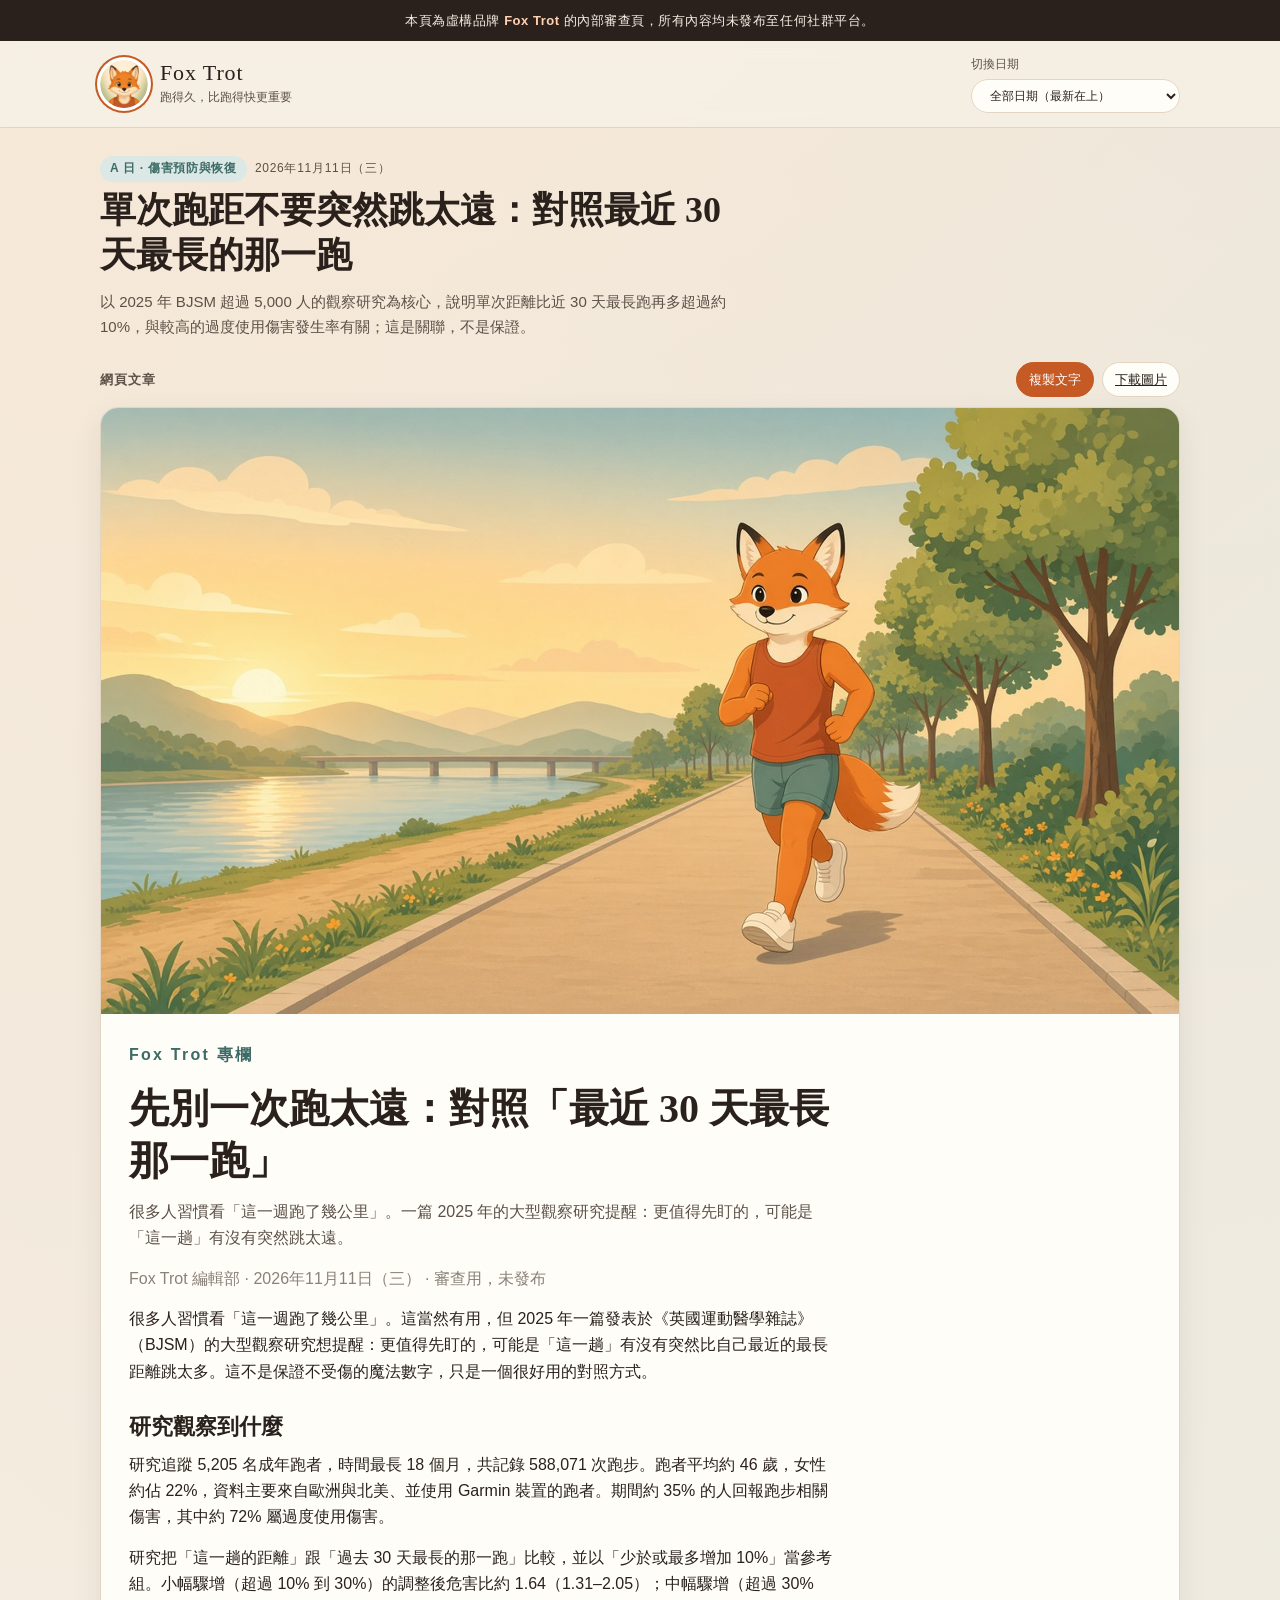
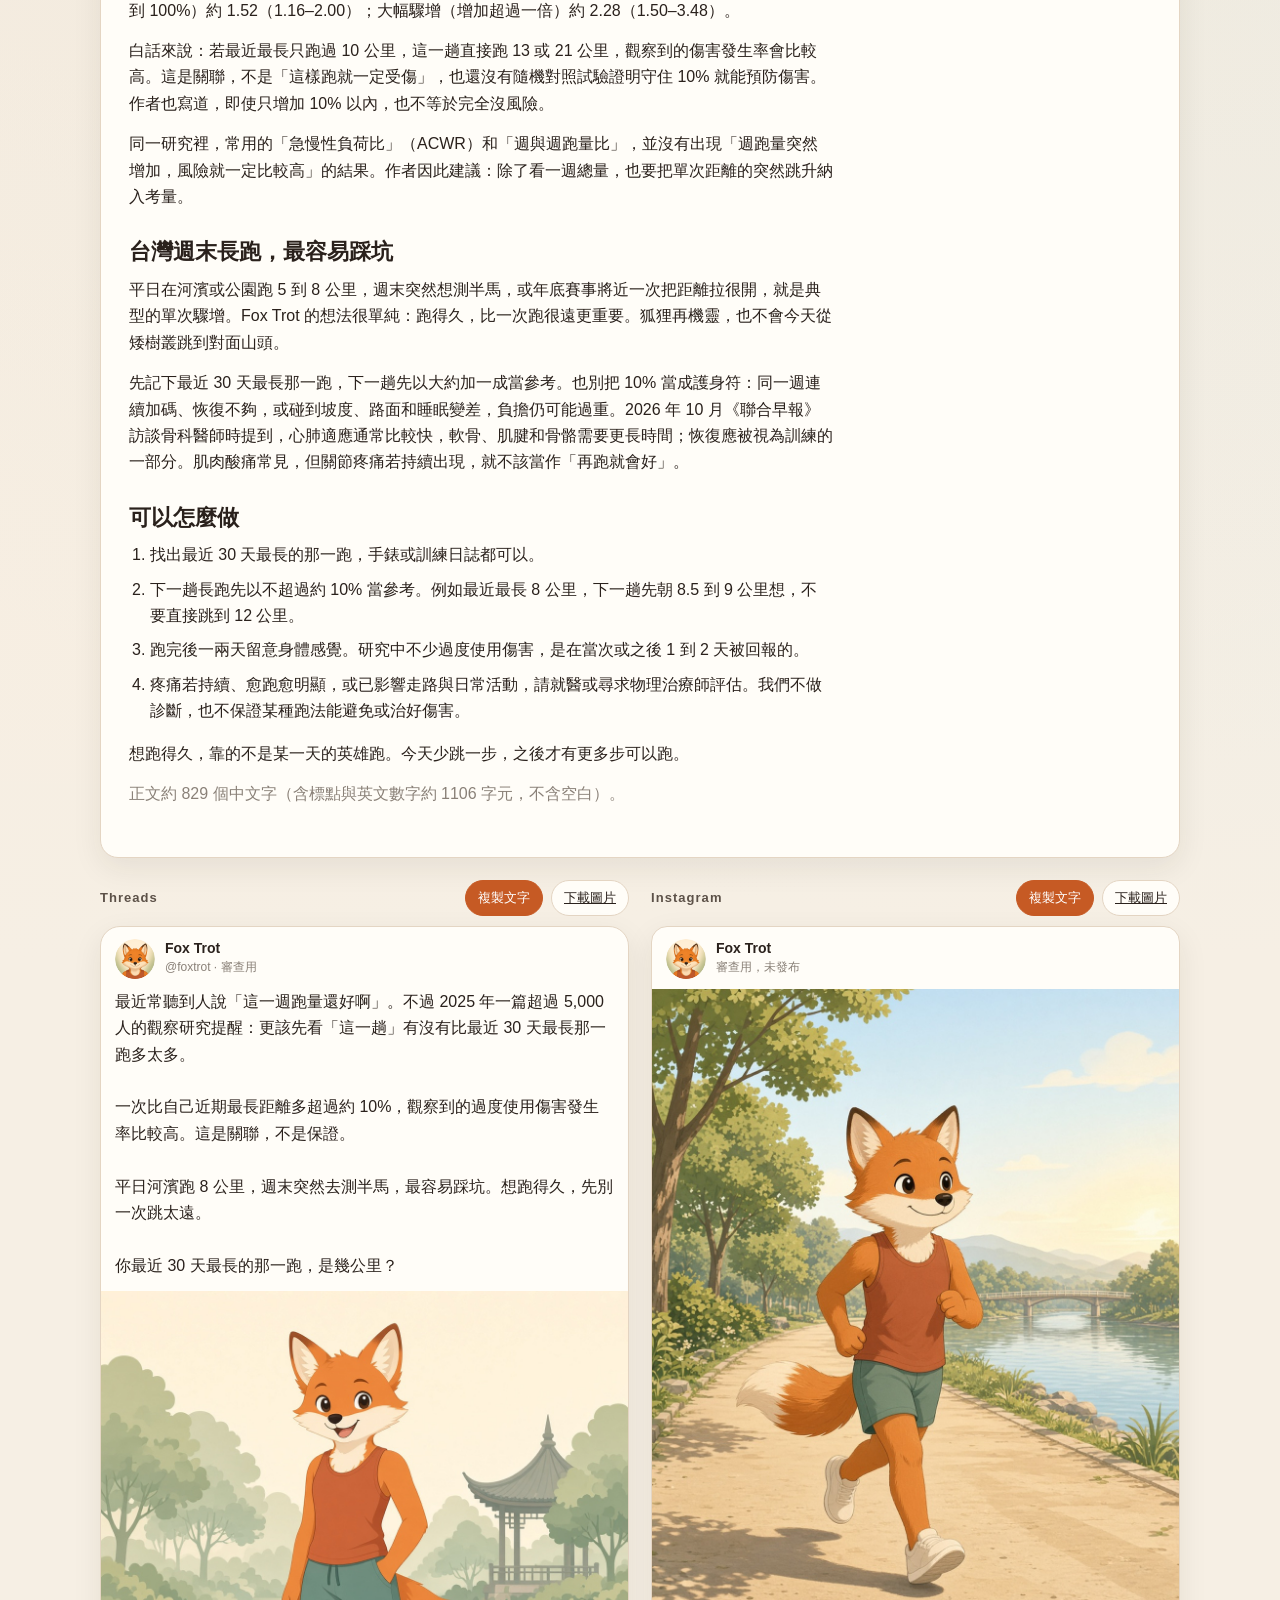
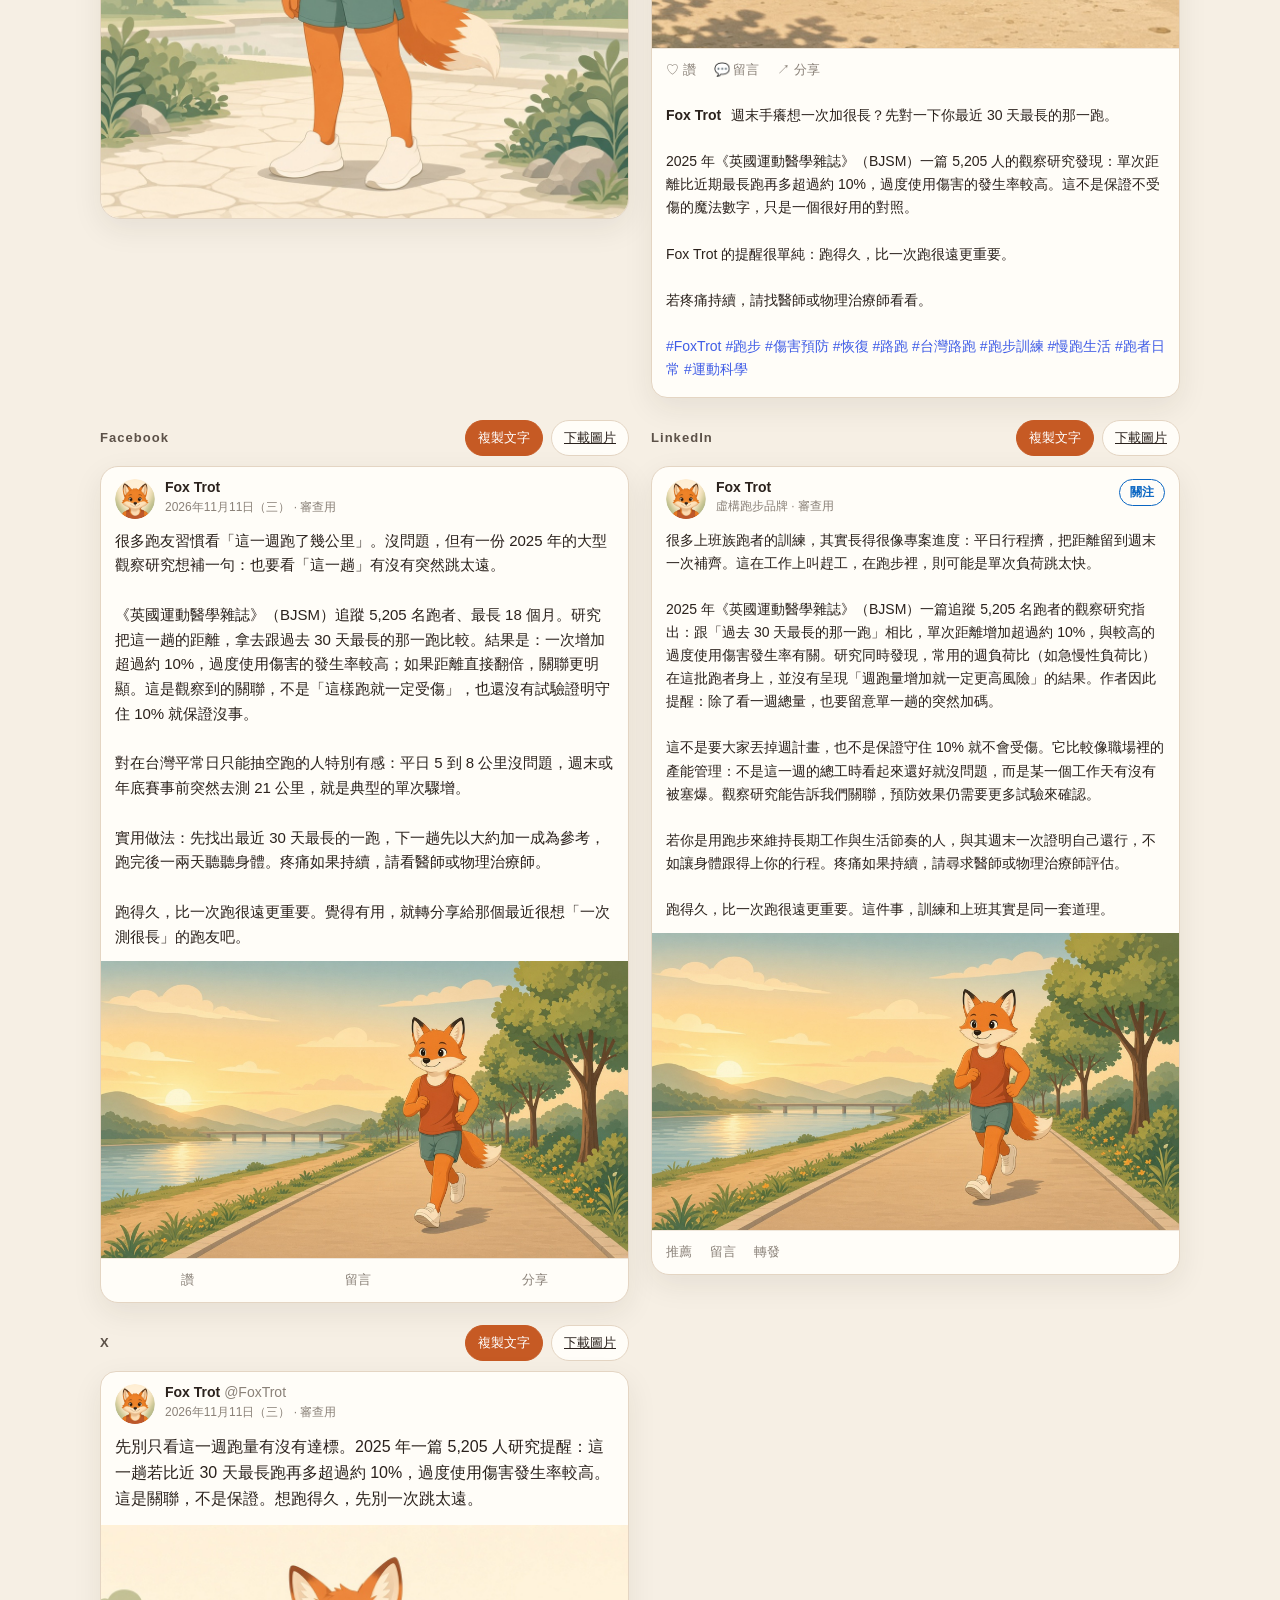
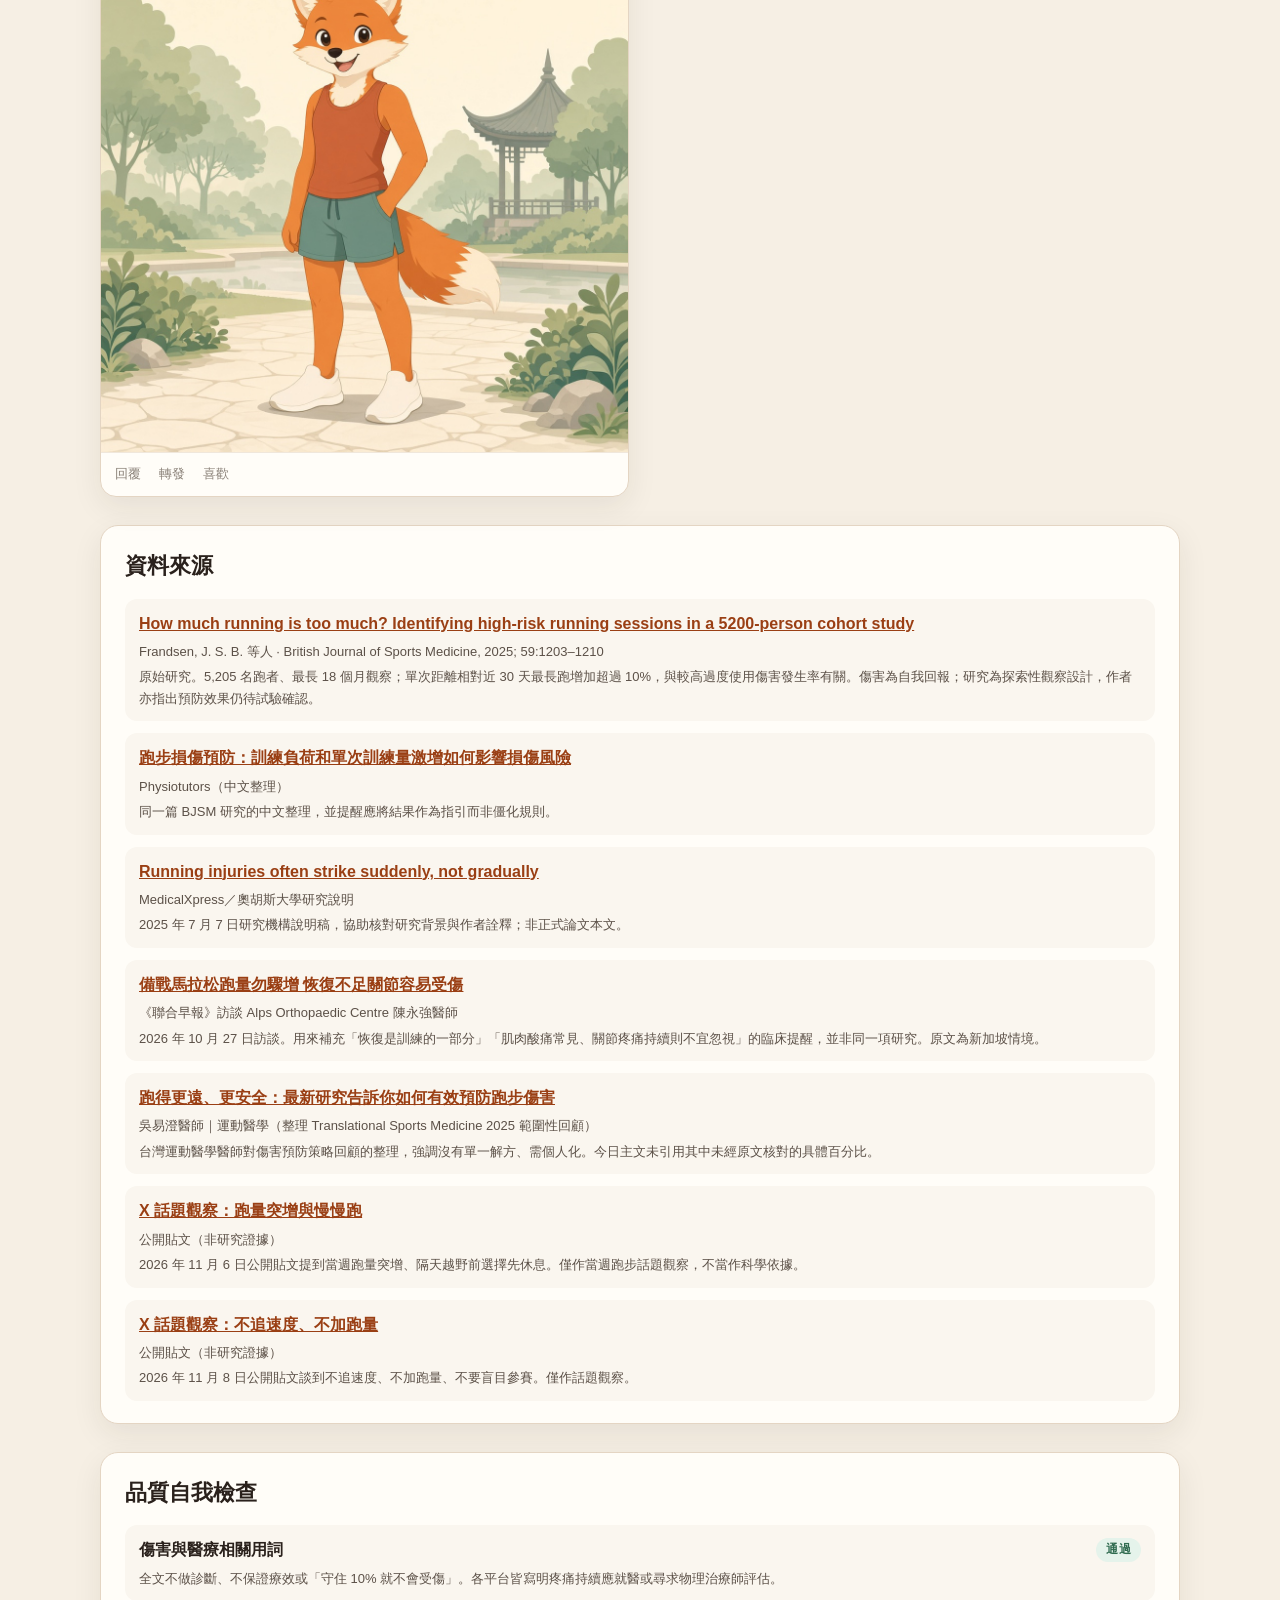
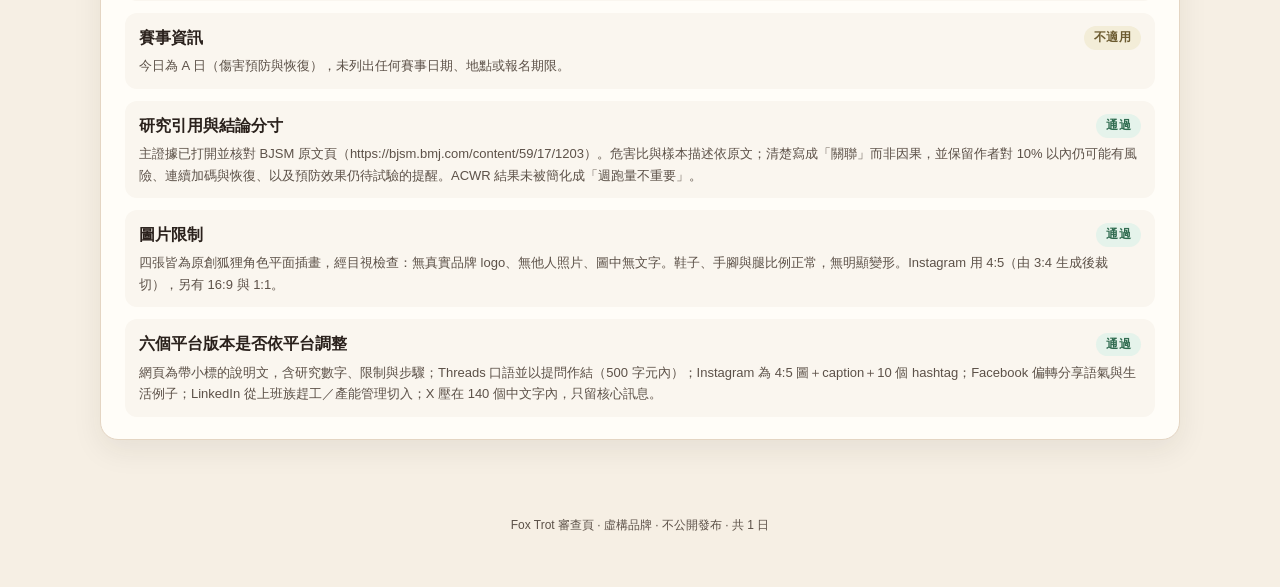
==== index.html @ eb812b48 "Day 1 (2026-11-11): Fox Trot review page" ====
<!DOCTYPE html>
<html lang="zh-Hant">
<head>
  <meta charset="utf-8">
  <meta name="viewport" content="width=device-width, initial-scale=1">
  <meta name="robots" content="noindex">
  <meta name="description" content="Fox Trot 虛構品牌社群內容審查頁。所有內容均未發布至任何社群平台。">
  <title>Fox Trot 審查頁</title>
  <link rel="icon" href="images/2026-11-11/avatar.jpg" type="image/jpeg">
  <link rel="stylesheet" href="css/style.css">
</head>
<body>
  <div class="site-banner" role="note">
    本頁為虛構品牌 <strong>Fox Trot</strong> 的內部審查頁，所有內容均未發布至任何社群平台。
  </div>

  <header class="site-header">
    <div class="header-inner">
      <a class="brand" href="#all">
        <img class="brand-mark" src="images/2026-11-11/avatar.jpg" alt="">
        <div class="brand-text">
          <p class="brand-name">Fox Trot</p>
          <p class="brand-tag">跑得久，比跑得快更重要</p>
        </div>
      </a>
      <div class="header-tools">
        <label class="date-switcher">
          <span class="date-label">切換日期</span>
          <select id="date-select" aria-label="切換日期"></select>
        </label>
      </div>
    </div>
  </header>

  <main id="app" class="site-main">
    <p class="loading">載入審查內容中……</p>
  </main>

  <footer class="site-footer">
    <p>Fox Trot 審查頁 · 虛構品牌 · 不公開發布 · <span id="footer-count"></span></p>
  </footer>

  <div id="toast" class="toast" hidden role="status"></div>

  <div id="copy-modal" class="modal" hidden>
    <div class="modal-card" role="dialog" aria-labelledby="copy-modal-title">
      <h2 id="copy-modal-title">請手動複製</h2>
      <p>瀏覽器無法自動複製時，請直接選取下方文字。</p>
      <textarea id="copy-modal-text" readonly></textarea>
      <div class="modal-actions">
        <button type="button" id="copy-modal-select" class="btn btn-primary">選取全部</button>
        <button type="button" id="copy-modal-close" class="btn">關閉</button>
      </div>
    </div>
  </div>

  <script src="data/days.js"></script>
  <script src="js/app.js"></script>
</body>
</html>
---- css/style.css ----
:root {
  --ink: #2a211c;
  --ink-soft: #5c5148;
  --paper: #f6efe4;
  --paper-2: #efe4d4;
  --card: #fffdf8;
  --rust: #c65a24;
  --rust-deep: #9a3f14;
  --teal: #3d6b66;
  --teal-soft: #dce8e6;
  --sand: #e8d7c0;
  --line: #e4d5c3;
  --ok: #2f6b4f;
  --ok-bg: #e5f3eb;
  --na: #6b5a2f;
  --na-bg: #f3edd8;
  --fail: #8a2d2d;
  --fail-bg: #f8e4e4;
  --shadow: 0 10px 30px rgba(42, 33, 28, 0.08);
  --radius: 18px;
  --sans: "PingFang TC", "Noto Sans TC", "Hiragino Kaku Gothic ProN", "Microsoft JhengHei", sans-serif;
  --serif: "Iowan Old Style", "Source Han Serif TC", "Noto Serif TC", "Songti TC", "PMingLiU", Georgia, serif;
  --mono: "SFMono-Regular", "Source Code Pro", Menlo, Consolas, monospace;
}

* { box-sizing: border-box; }
html { scroll-behavior: smooth; }
body {
  margin: 0;
  color: var(--ink);
  background:
    radial-gradient(circle at 10% -10%, #fbe7d3 0, transparent 42%),
    radial-gradient(circle at 100% 0, #dce8e6 0, transparent 36%),
    var(--paper);
  font-family: var(--sans);
  line-height: 1.65;
}

img { max-width: 100%; display: block; }
button, select, textarea { font: inherit; }
a { color: var(--rust-deep); }

.site-banner {
  background: var(--ink);
  color: #f6efe4;
  text-align: center;
  font-size: 13px;
  letter-spacing: 0.04em;
  padding: 10px 16px;
}
.site-banner strong { color: #ffd2b3; font-weight: 700; }

.site-header {
  position: sticky;
  top: 0;
  z-index: 20;
  background: rgba(246, 239, 228, 0.92);
  backdrop-filter: blur(10px);
  border-bottom: 1px solid var(--line);
}
.header-inner {
  max-width: 1120px;
  margin: 0 auto;
  padding: 14px 20px;
  display: flex;
  align-items: center;
  justify-content: space-between;
  gap: 16px;
}
.brand {
  display: flex;
  align-items: center;
  gap: 12px;
  text-decoration: none;
  color: inherit;
}
.brand-mark {
  width: 48px;
  height: 48px;
  border-radius: 50%;
  object-fit: cover;
  background: #fff;
  box-shadow: 0 0 0 3px #fff, 0 0 0 5px var(--rust);
}
.brand-name {
  margin: 0;
  font-family: var(--serif);
  font-size: 22px;
  letter-spacing: 0.04em;
  line-height: 1.1;
}
.brand-tag {
  margin: 2px 0 0;
  color: var(--ink-soft);
  font-size: 12px;
}
.date-switcher {
  display: flex;
  flex-direction: column;
  gap: 4px;
  font-size: 12px;
  color: var(--ink-soft);
}
.date-switcher select {
  min-width: 190px;
  border: 1px solid var(--line);
  background: var(--card);
  border-radius: 999px;
  padding: 8px 14px;
  color: var(--ink);
}

.site-main {
  max-width: 1120px;
  margin: 0 auto;
  padding: 28px 20px 64px;
}
.loading, .empty { color: var(--ink-soft); }

.day-block + .day-block {
  margin-top: 72px;
  padding-top: 48px;
  border-top: 2px dashed var(--sand);
}

.day-head {
  display: flex;
  flex-wrap: wrap;
  align-items: flex-end;
  justify-content: space-between;
  gap: 12px;
  margin-bottom: 22px;
}
.day-kicker {
  margin: 0 0 6px;
  display: flex;
  flex-wrap: wrap;
  gap: 8px;
  align-items: center;
}
.badge {
  display: inline-flex;
  align-items: center;
  border-radius: 999px;
  padding: 3px 10px;
  font-size: 12px;
  letter-spacing: 0.06em;
  background: var(--teal-soft);
  color: var(--teal);
  font-weight: 700;
}
.badge-date {
  background: transparent;
  color: var(--ink-soft);
  padding-left: 0;
  font-weight: 500;
}
.day-title {
  margin: 0;
  font-family: var(--serif);
  font-size: clamp(26px, 4vw, 36px);
  line-height: 1.25;
  max-width: 18em;
}
.day-summary {
  margin: 0;
  max-width: 42em;
  color: var(--ink-soft);
  font-size: 15px;
}

.cards {
  display: grid;
  grid-template-columns: 1fr;
  gap: 22px;
}
@media (min-width: 900px) {
  .cards { grid-template-columns: 1fr 1fr; }
  .card-wrap.span-2 { grid-column: 1 / -1; }
}

.card-wrap {
  display: flex;
  flex-direction: column;
  gap: 10px;
}
.card-toolbar {
  display: flex;
  flex-wrap: wrap;
  align-items: center;
  justify-content: space-between;
  gap: 8px;
}
.platform-name {
  font-size: 13px;
  font-weight: 700;
  letter-spacing: 0.08em;
  text-transform: none;
  color: var(--ink-soft);
}
.toolbar-actions { display: flex; gap: 8px; flex-wrap: wrap; }

.btn {
  border: 1px solid var(--line);
  background: var(--card);
  color: var(--ink);
  border-radius: 999px;
  padding: 6px 12px;
  font-size: 13px;
  cursor: pointer;
}
.btn:hover { border-color: var(--rust); color: var(--rust-deep); }
.btn-primary {
  background: var(--rust);
  border-color: var(--rust);
  color: #fff;
}
.btn-primary:hover { background: var(--rust-deep); color: #fff; }

/* Shared post chrome */
.post {
  background: var(--card);
  border: 1px solid var(--line);
  border-radius: var(--radius);
  box-shadow: var(--shadow);
  overflow: hidden;
}
.post-user {
  display: flex;
  align-items: center;
  gap: 10px;
  padding: 12px 14px 10px;
}
.avatar {
  width: 40px;
  height: 40px;
  border-radius: 50%;
  object-fit: cover;
  background: #fff;
  flex-shrink: 0;
}
.user-name { margin: 0; font-weight: 700; font-size: 14px; line-height: 1.2; }
.user-meta { margin: 2px 0 0; color: #8a8178; font-size: 12px; }
.post-text {
  padding: 0 14px 12px;
  white-space: pre-wrap;
  font-size: 15px;
}
.post-image-wrap { position: relative; }
.post-image-wrap img { width: 100%; height: auto; }
.ratio-4x5 img { aspect-ratio: 4 / 5; object-fit: cover; }
.ratio-16x9 img { aspect-ratio: 16 / 9; object-fit: cover; }
.ratio-1x1 img { aspect-ratio: 1 / 1; object-fit: cover; }
.icon-row {
  display: flex;
  gap: 18px;
  padding: 10px 14px 12px;
  color: #8a8178;
  font-size: 13px;
  border-top: 1px solid #f0e7db;
}
.icon-row span { cursor: default; }

/* Web article */
.article {
  padding: 0 0 28px;
}
.article-hero img {
  width: 100%;
  aspect-ratio: 16 / 9;
  object-fit: cover;
}
.article-body {
  padding: 28px 28px 8px;
  max-width: 760px;
}
.article-kicker {
  margin: 0 0 8px;
  color: var(--teal);
  font-size: 12px;
  letter-spacing: 0.14em;
  font-weight: 700;
}
.article h2, .article h3 {
  font-family: var(--serif);
  line-height: 1.3;
}
.article-title {
  margin: 0 0 12px;
  font-size: clamp(28px, 4vw, 40px);
}
.article-dek {
  margin: 0 0 8px;
  font-size: 18px;
  color: var(--ink-soft);
}
.article-byline {
  margin: 0 0 20px;
  color: #8a8178;
  font-size: 13px;
}
.article h3 {
  margin: 28px 0 10px;
  font-size: 22px;
}
.article p { margin: 0 0 14px; font-size: 16px; }
.article ol {
  margin: 0 0 16px;
  padding-left: 1.3em;
}
.article li { margin: 0 0 8px; }
.article-count {
  margin-top: 18px;
  color: #8a8178;
  font-size: 12px;
}

/* Threads */
.threads .post { border-radius: 20px; }
.threads .post-text { font-size: 16px; }
.threads .avatar { border-radius: 50%; }

/* Instagram */
.ig .post { border-radius: 16px; }
.ig-caption {
  padding: 12px 14px 16px;
  font-size: 14px;
  white-space: pre-wrap;
}
.ig-caption .ig-name { font-weight: 700; margin-right: 6px; }
.ig-tags { color: #405de6; }

/* Facebook */
.fb .icon-row { justify-content: space-around; }

/* LinkedIn */
.li .post-user { align-items: flex-start; }
.li-follow {
  margin-left: auto;
  border: 1px solid #0a66c2;
  color: #0a66c2;
  border-radius: 999px;
  padding: 3px 10px;
  font-size: 12px;
  font-weight: 700;
}
.li .post-text { font-size: 14px; }

/* X */
.x .post { border-radius: 16px; }
.x-handle { color: #8a8178; font-weight: 400; }
.x .post-text { font-size: 16px; }

/* Sources + checks */
.panel {
  margin-top: 28px;
  background: var(--card);
  border: 1px solid var(--line);
  border-radius: var(--radius);
  padding: 22px 24px;
  box-shadow: var(--shadow);
}
.panel h3 {
  margin: 0 0 14px;
  font-family: var(--serif);
  font-size: 22px;
}
.source-list, .check-list {
  list-style: none;
  margin: 0;
  padding: 0;
  display: grid;
  gap: 12px;
}
.source-list li, .check-list li {
  padding: 12px 14px;
  background: #faf6ef;
  border-radius: 12px;
}
.source-list a { font-weight: 700; }
.source-meta, .source-note, .check-note {
  margin: 4px 0 0;
  color: var(--ink-soft);
  font-size: 13px;
}
.check-head {
  display: flex;
  align-items: center;
  justify-content: space-between;
  gap: 10px;
}
.check-item { font-weight: 700; }
.pill {
  border-radius: 999px;
  padding: 2px 10px;
  font-size: 12px;
  font-weight: 700;
  letter-spacing: 0.04em;
}
.pill-pass { background: var(--ok-bg); color: var(--ok); }
.pill-fail { background: var(--fail-bg); color: var(--fail); }
.pill-na { background: var(--na-bg); color: var(--na); }

.site-footer {
  text-align: center;
  color: var(--ink-soft);
  font-size: 12px;
  padding: 0 20px 40px;
}

.toast {
  position: fixed;
  left: 50%;
  bottom: 24px;
  transform: translateX(-50%);
  background: var(--ink);
  color: #fff;
  padding: 10px 16px;
  border-radius: 999px;
  font-size: 14px;
  z-index: 40;
  box-shadow: var(--shadow);
}
.modal {
  position: fixed;
  inset: 0;
  background: rgba(42, 33, 28, 0.45);
  display: grid;
  place-items: center;
  z-index: 50;
  padding: 20px;
}
.modal[hidden], .toast[hidden] { display: none; }
.modal-card {
  width: min(560px, 100%);
  background: var(--card);
  border-radius: 16px;
  padding: 20px;
}
.modal-card h2 { margin: 0 0 8px; font-family: var(--serif); }
.modal-card textarea {
  width: 100%;
  min-height: 200px;
  margin: 12px 0;
  padding: 10px;
  border: 1px solid var(--line);
  border-radius: 10px;
  resize: vertical;
}
.modal-actions { display: flex; gap: 8px; justify-content: flex-end; }

@media (max-width: 640px) {
  .header-inner { align-items: flex-start; }
  .article-body { padding: 22px 18px 8px; }
  .brand-name { font-size: 20px; }
}
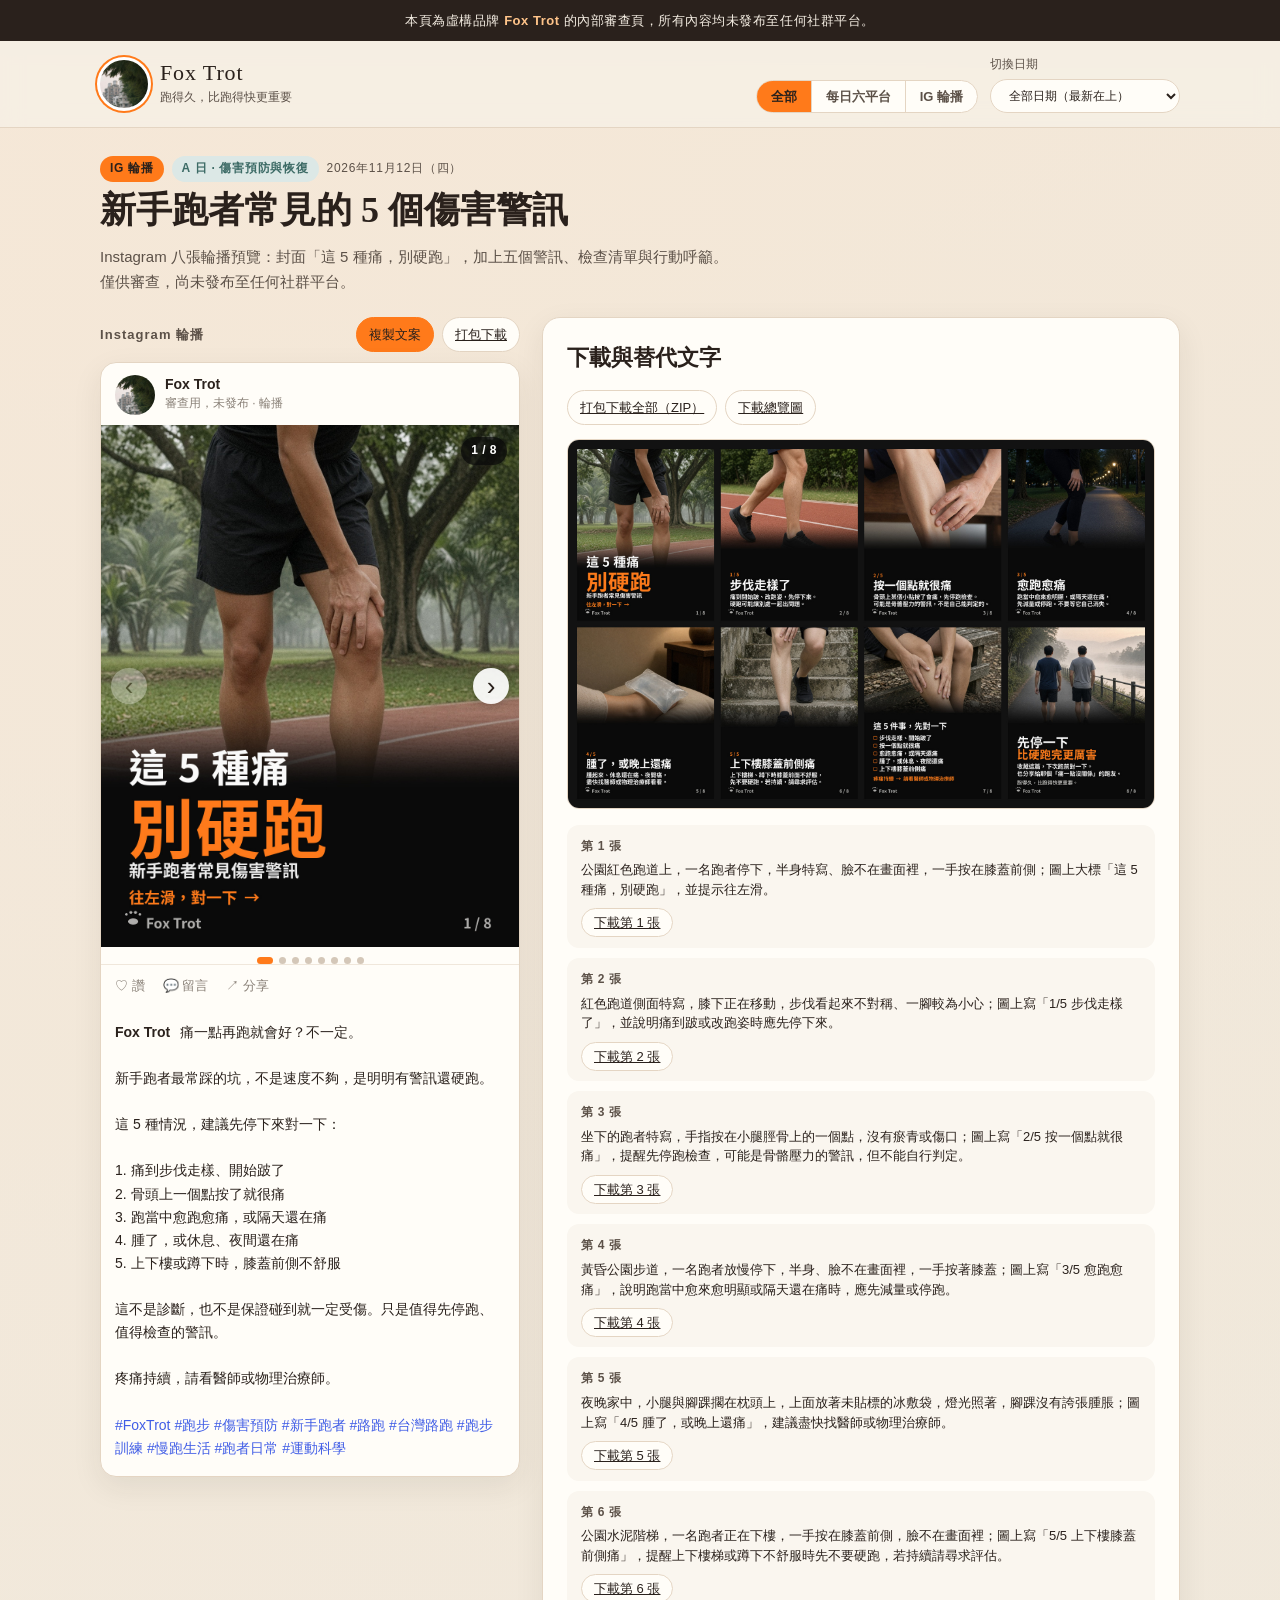
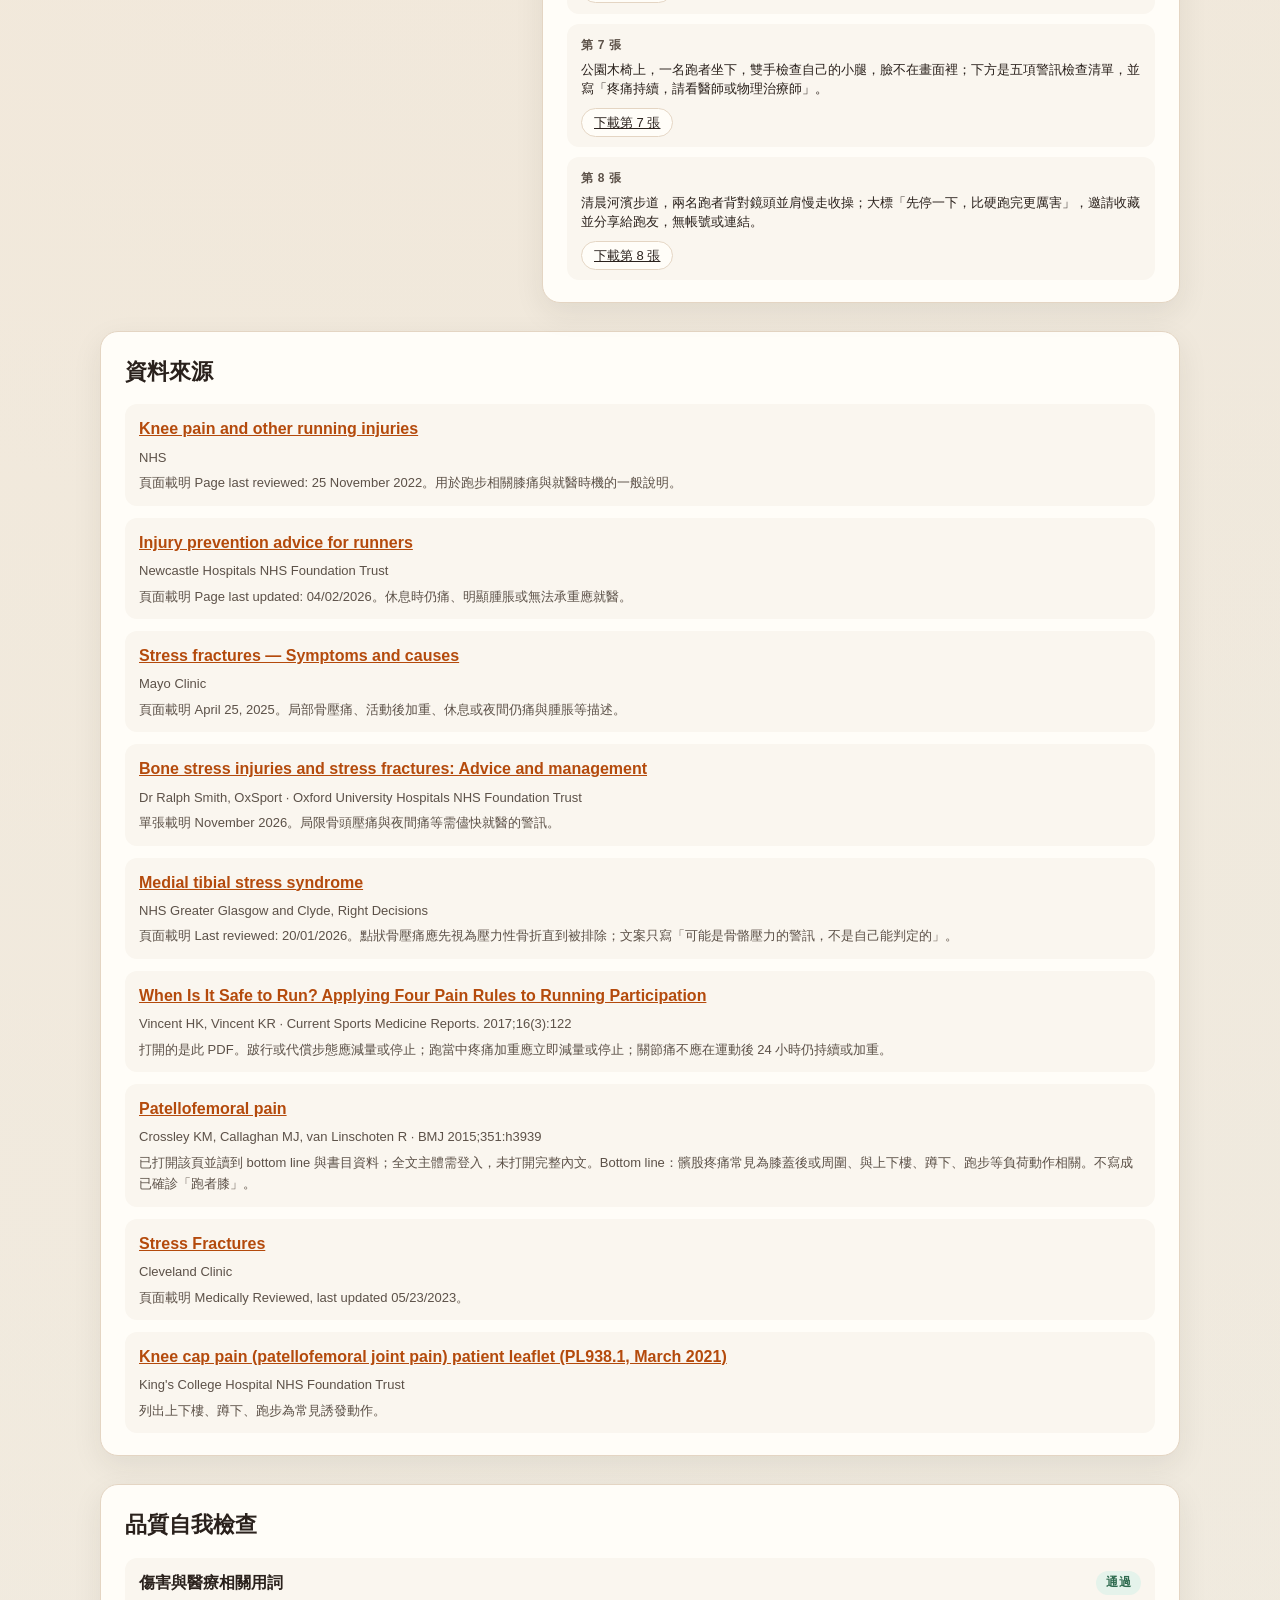
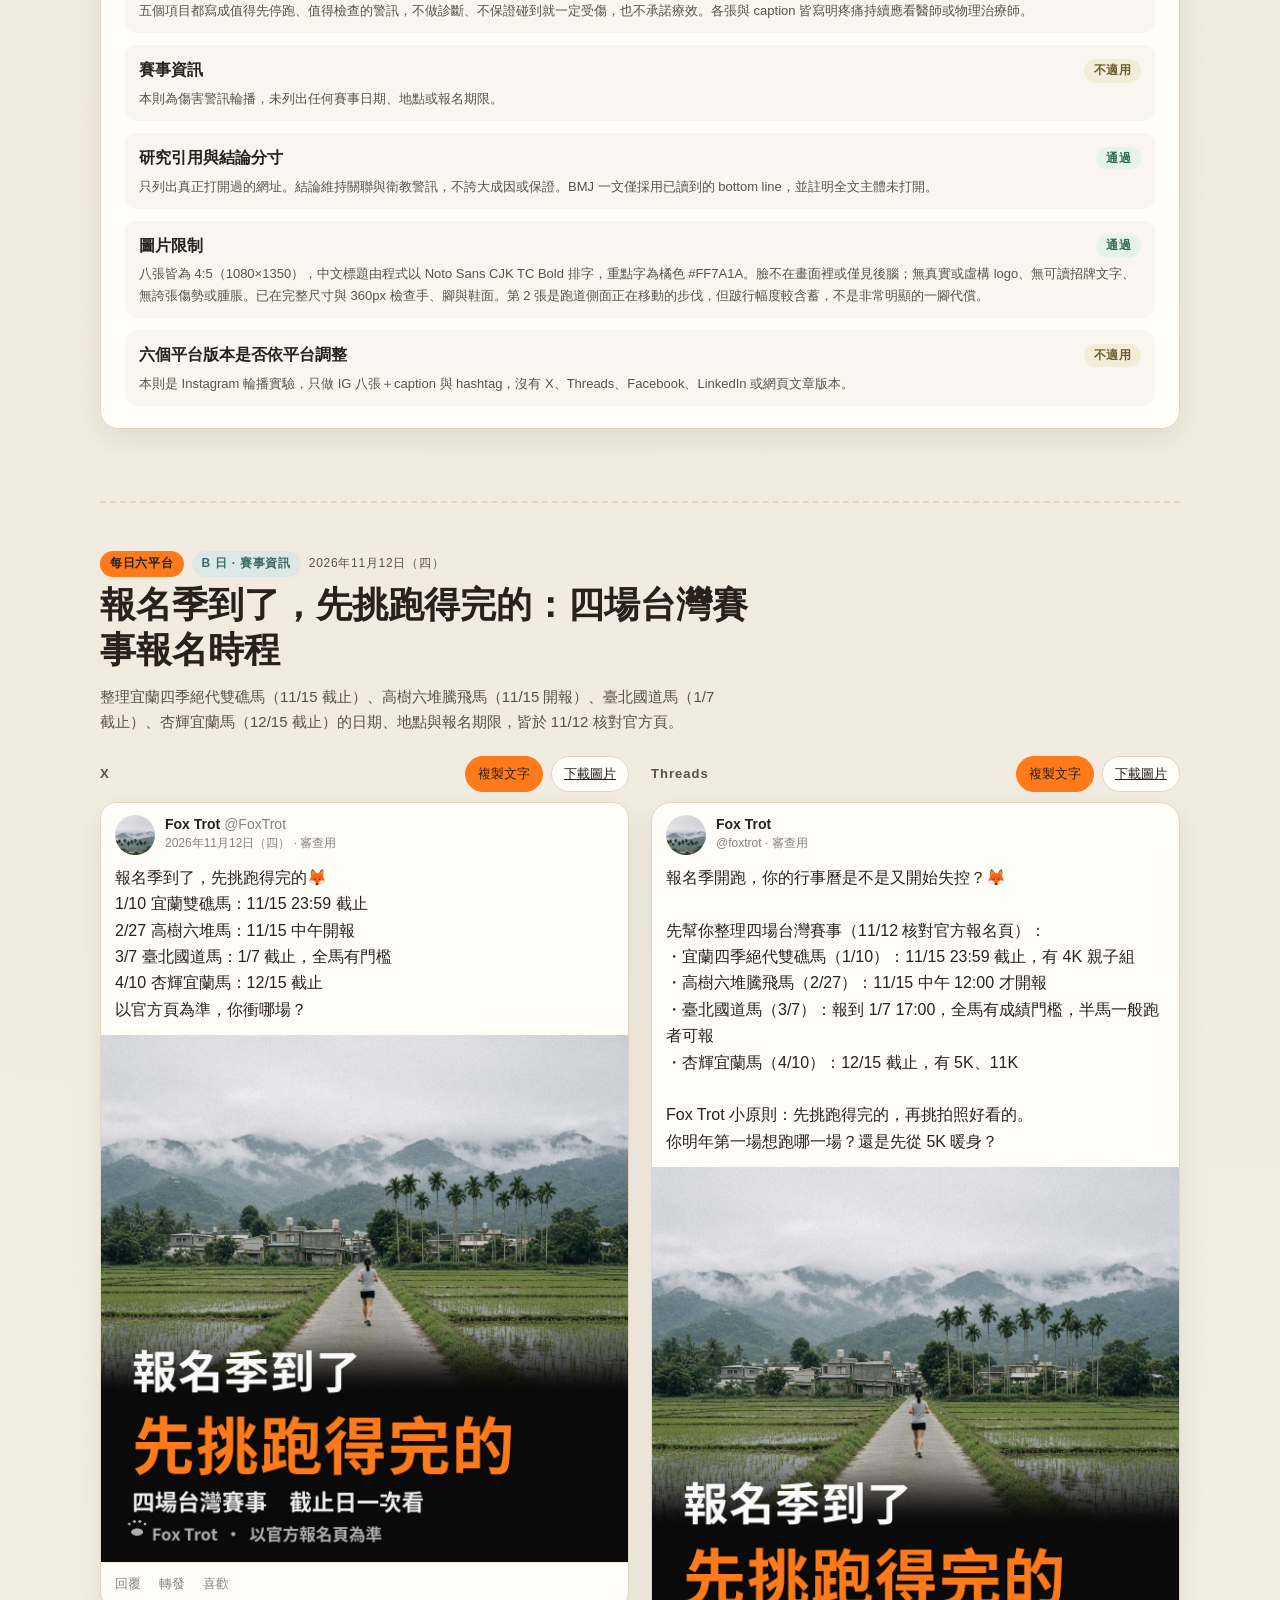
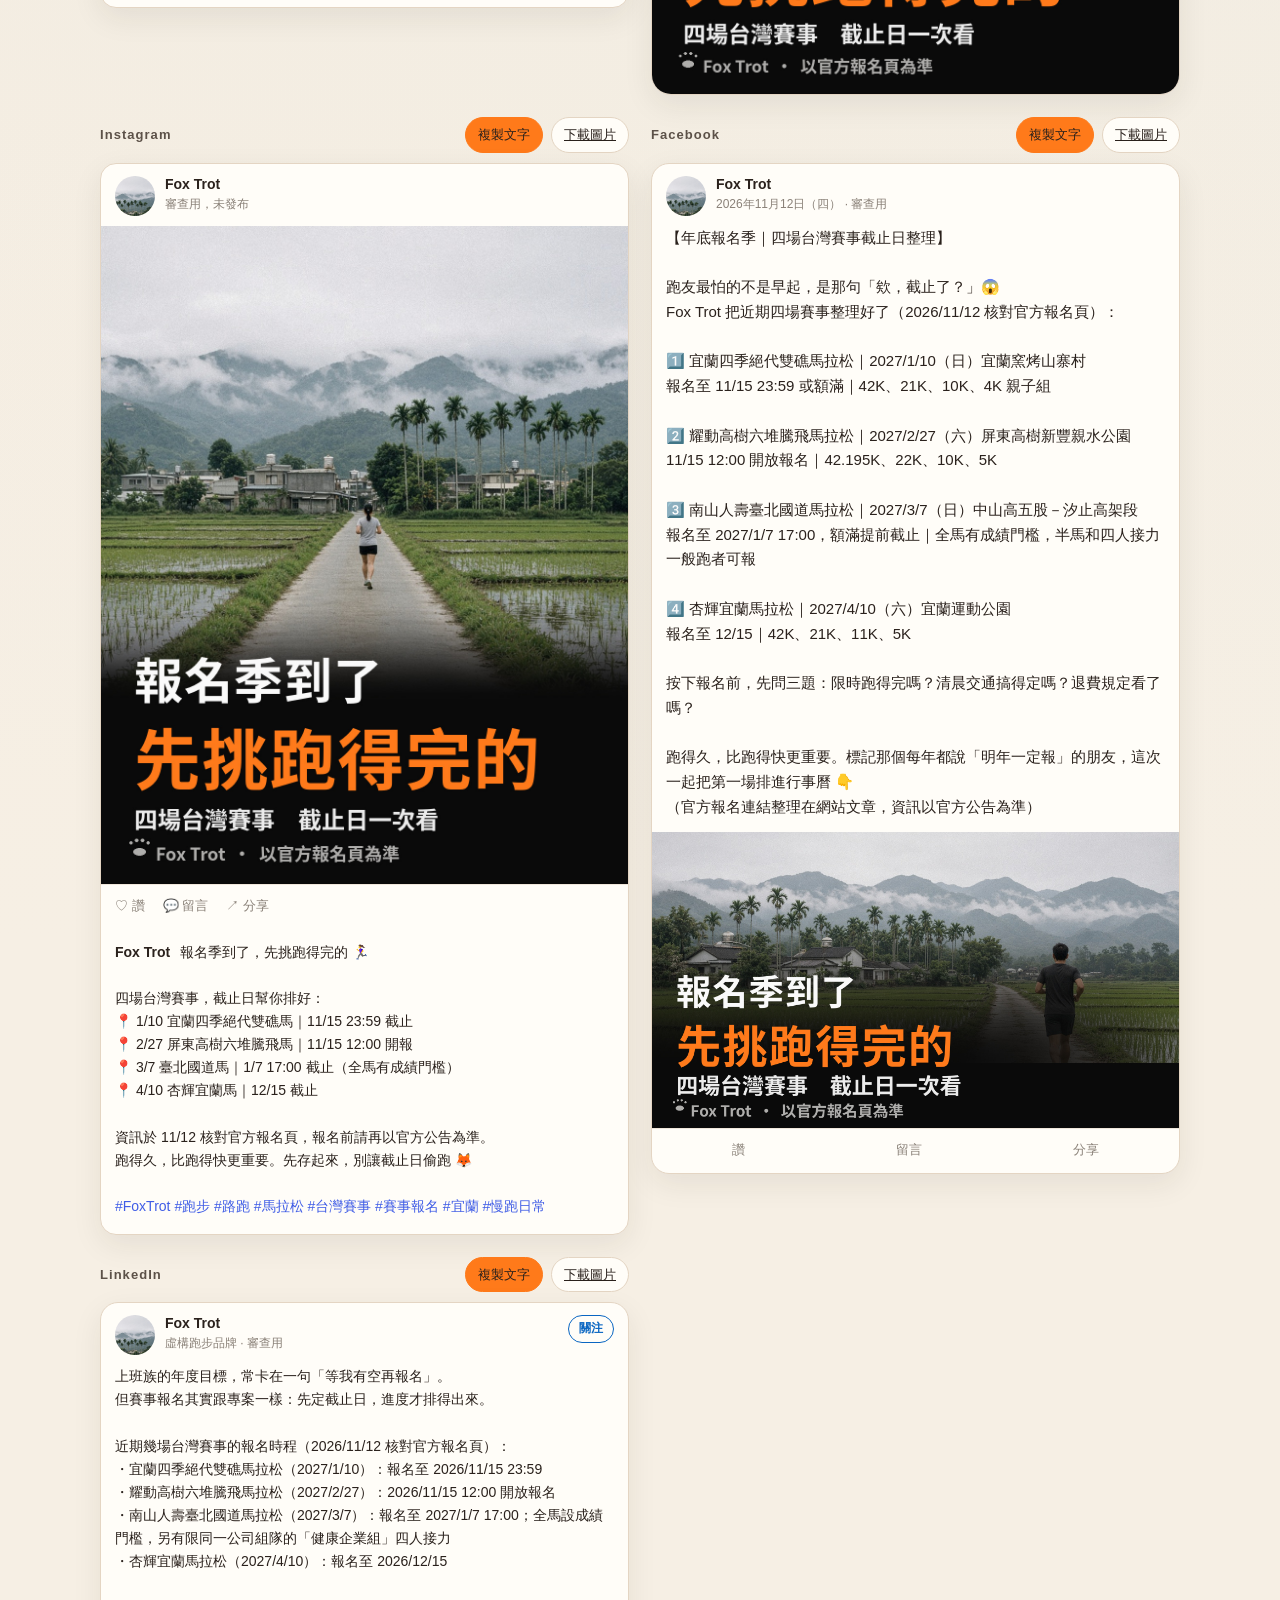
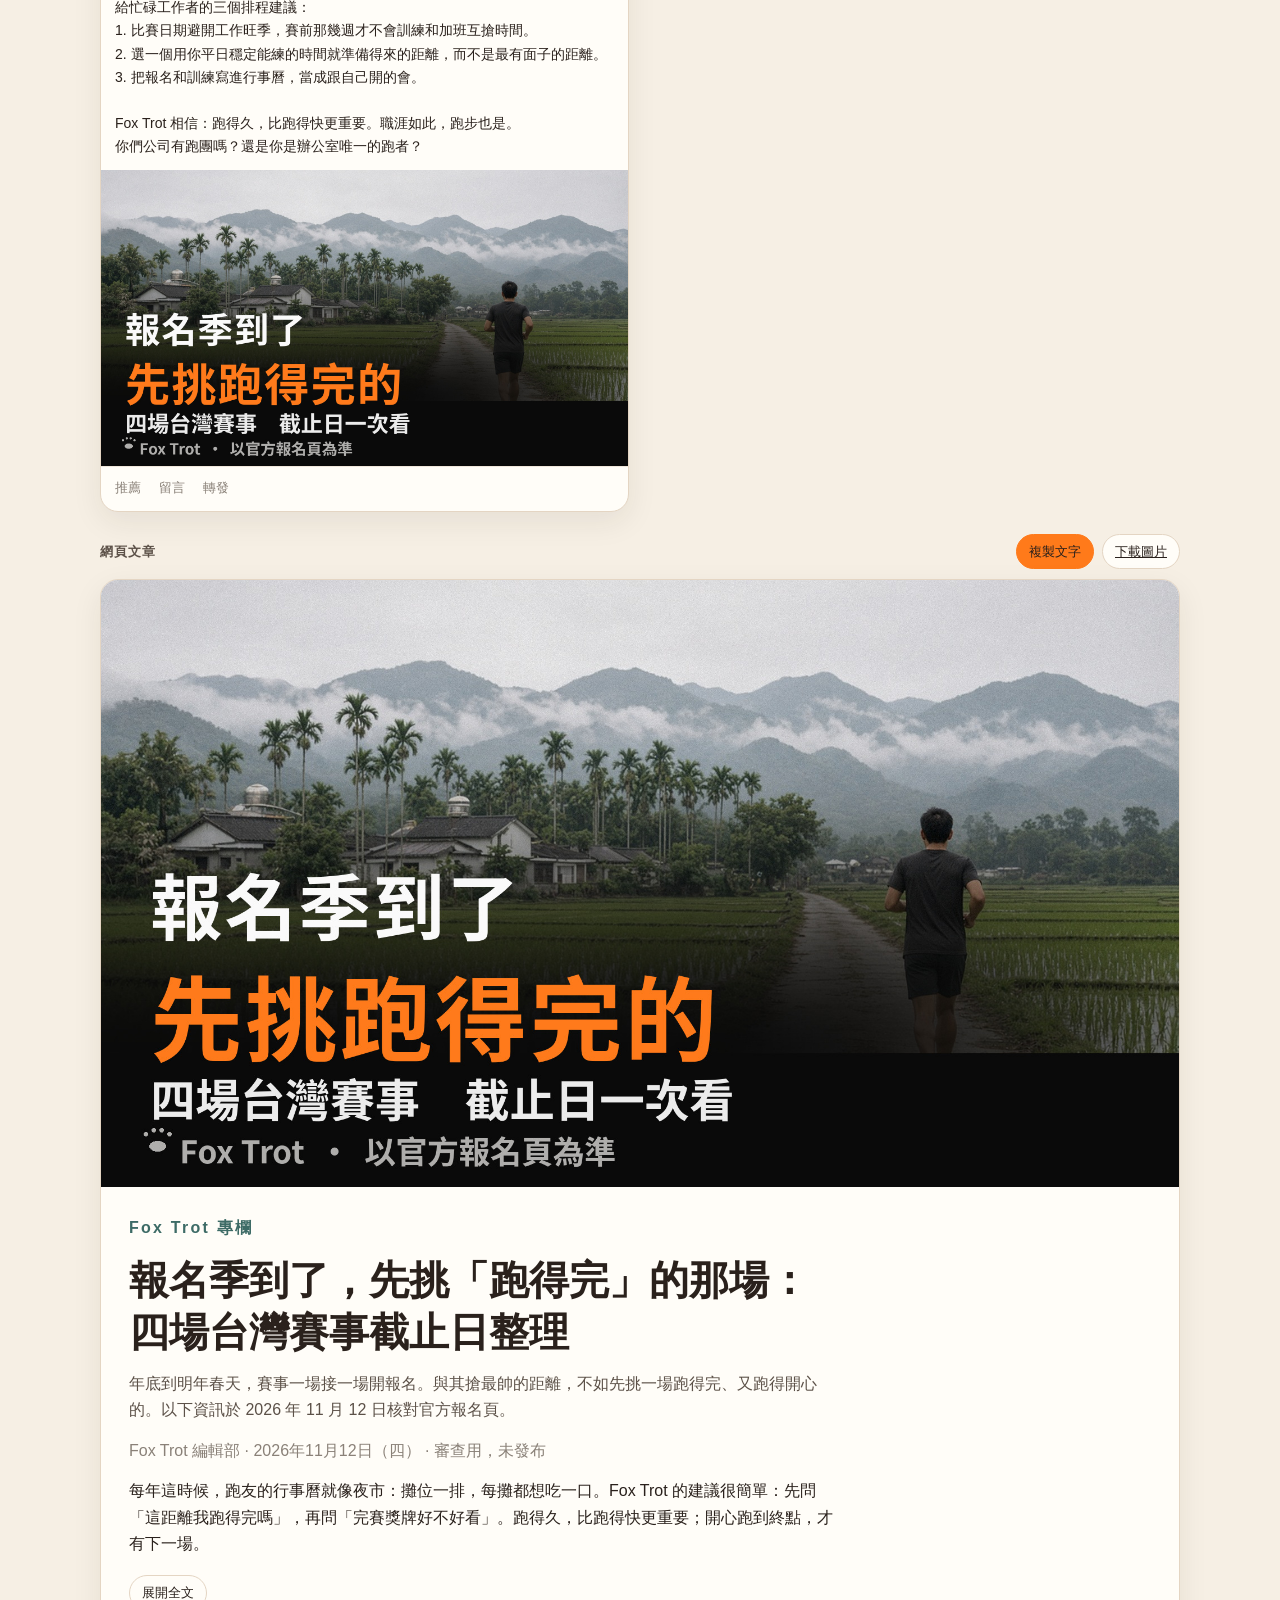
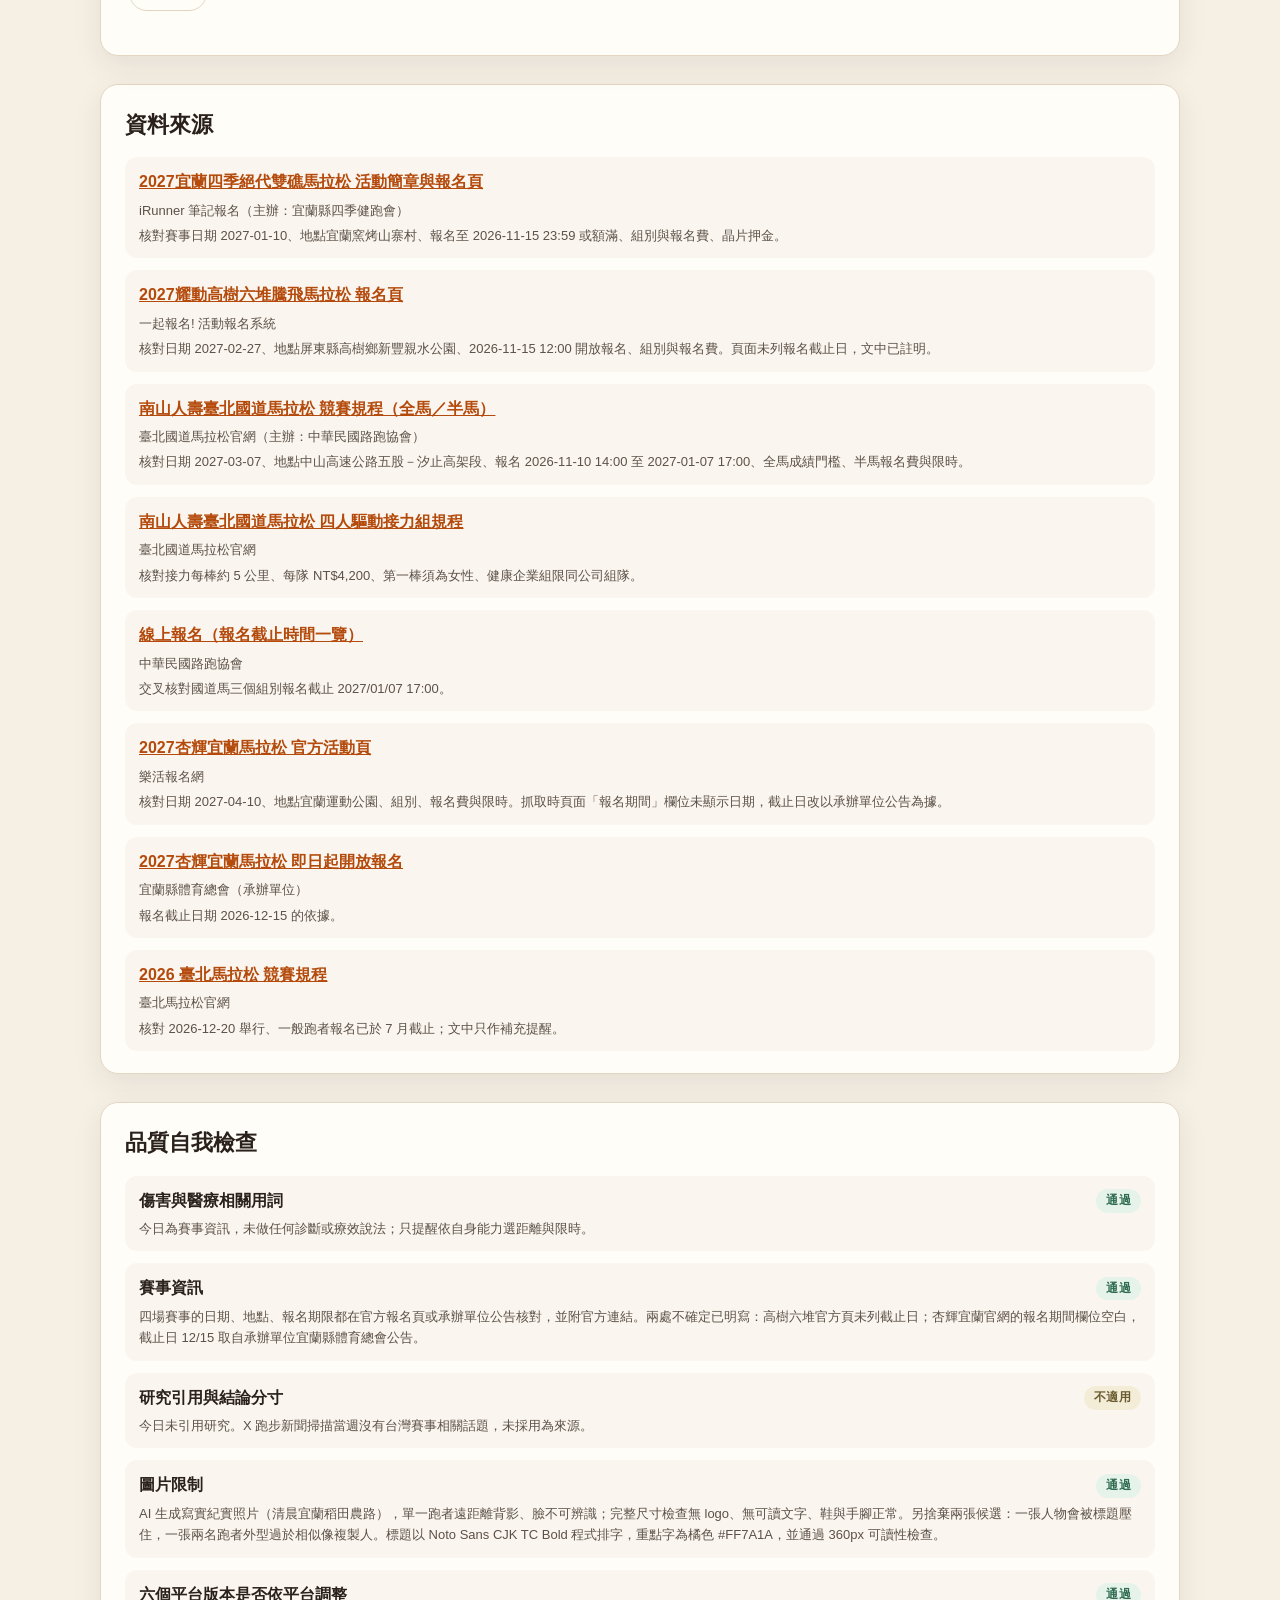
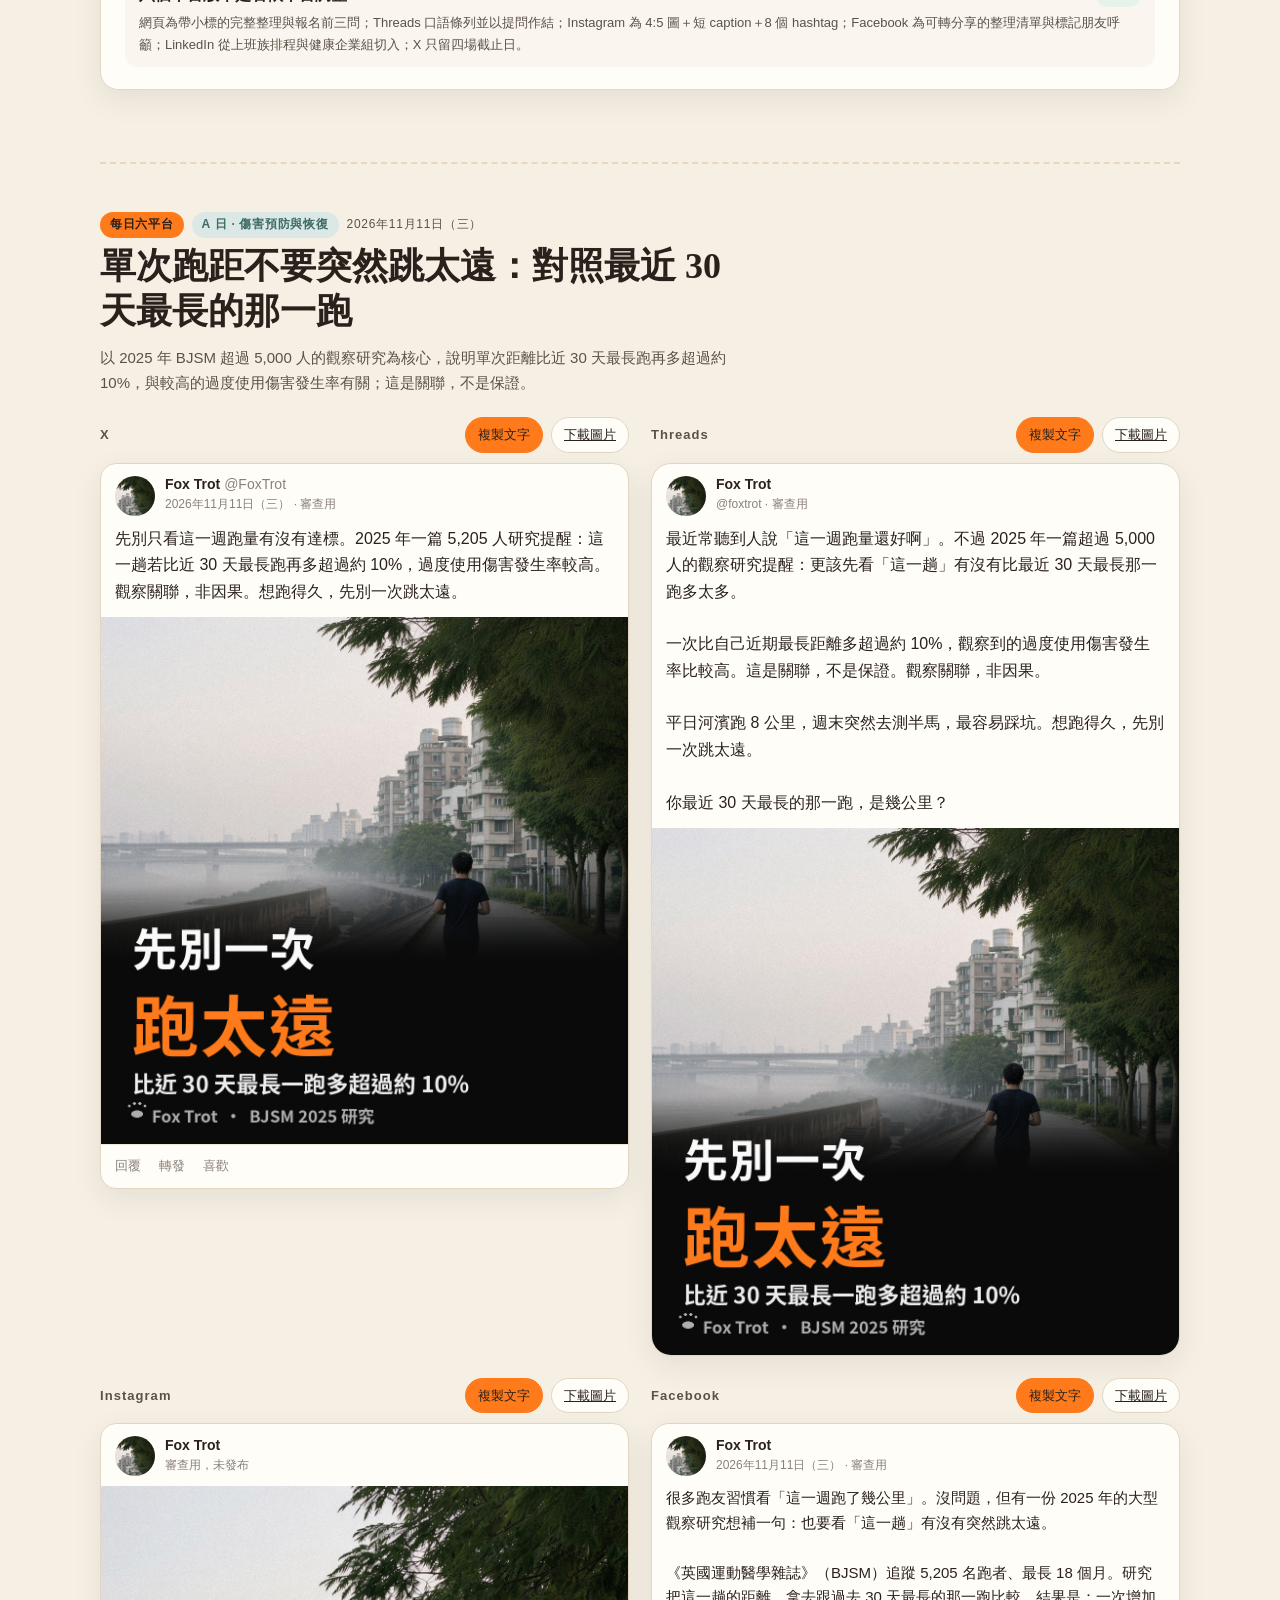
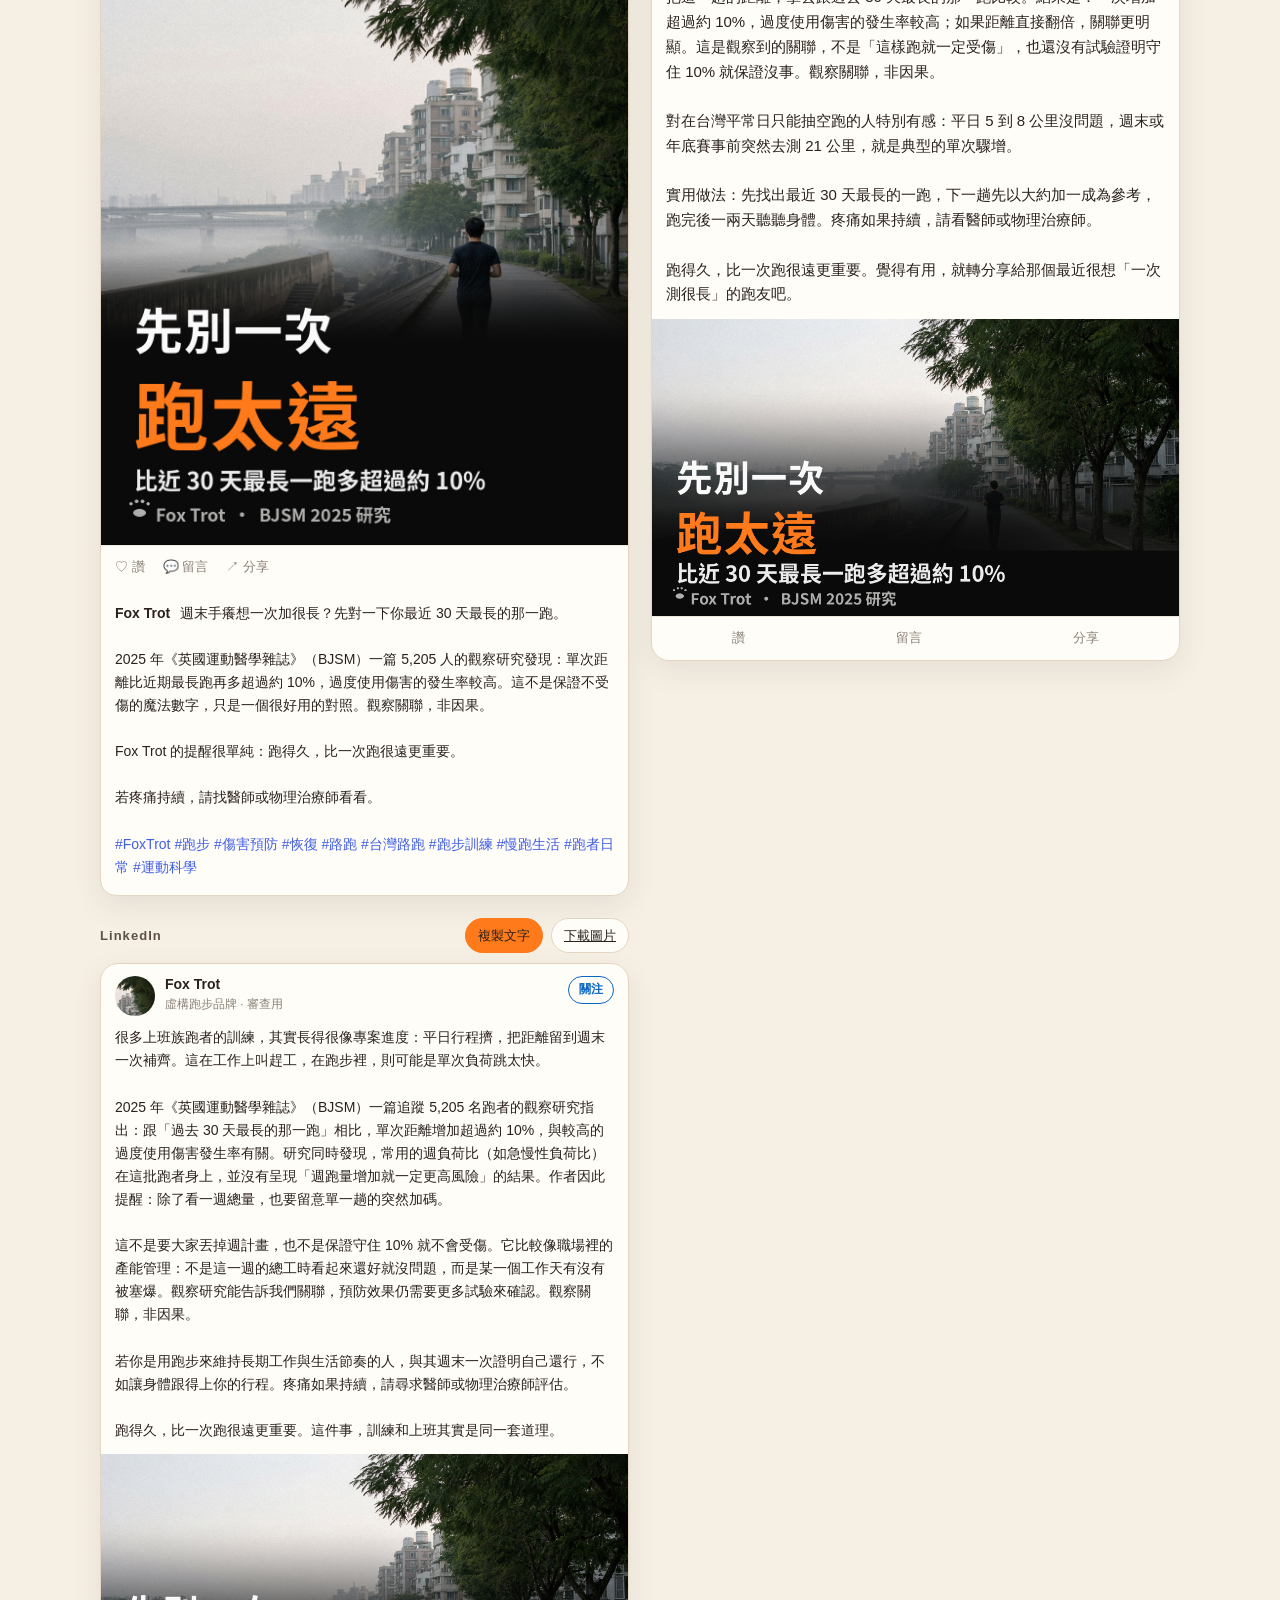
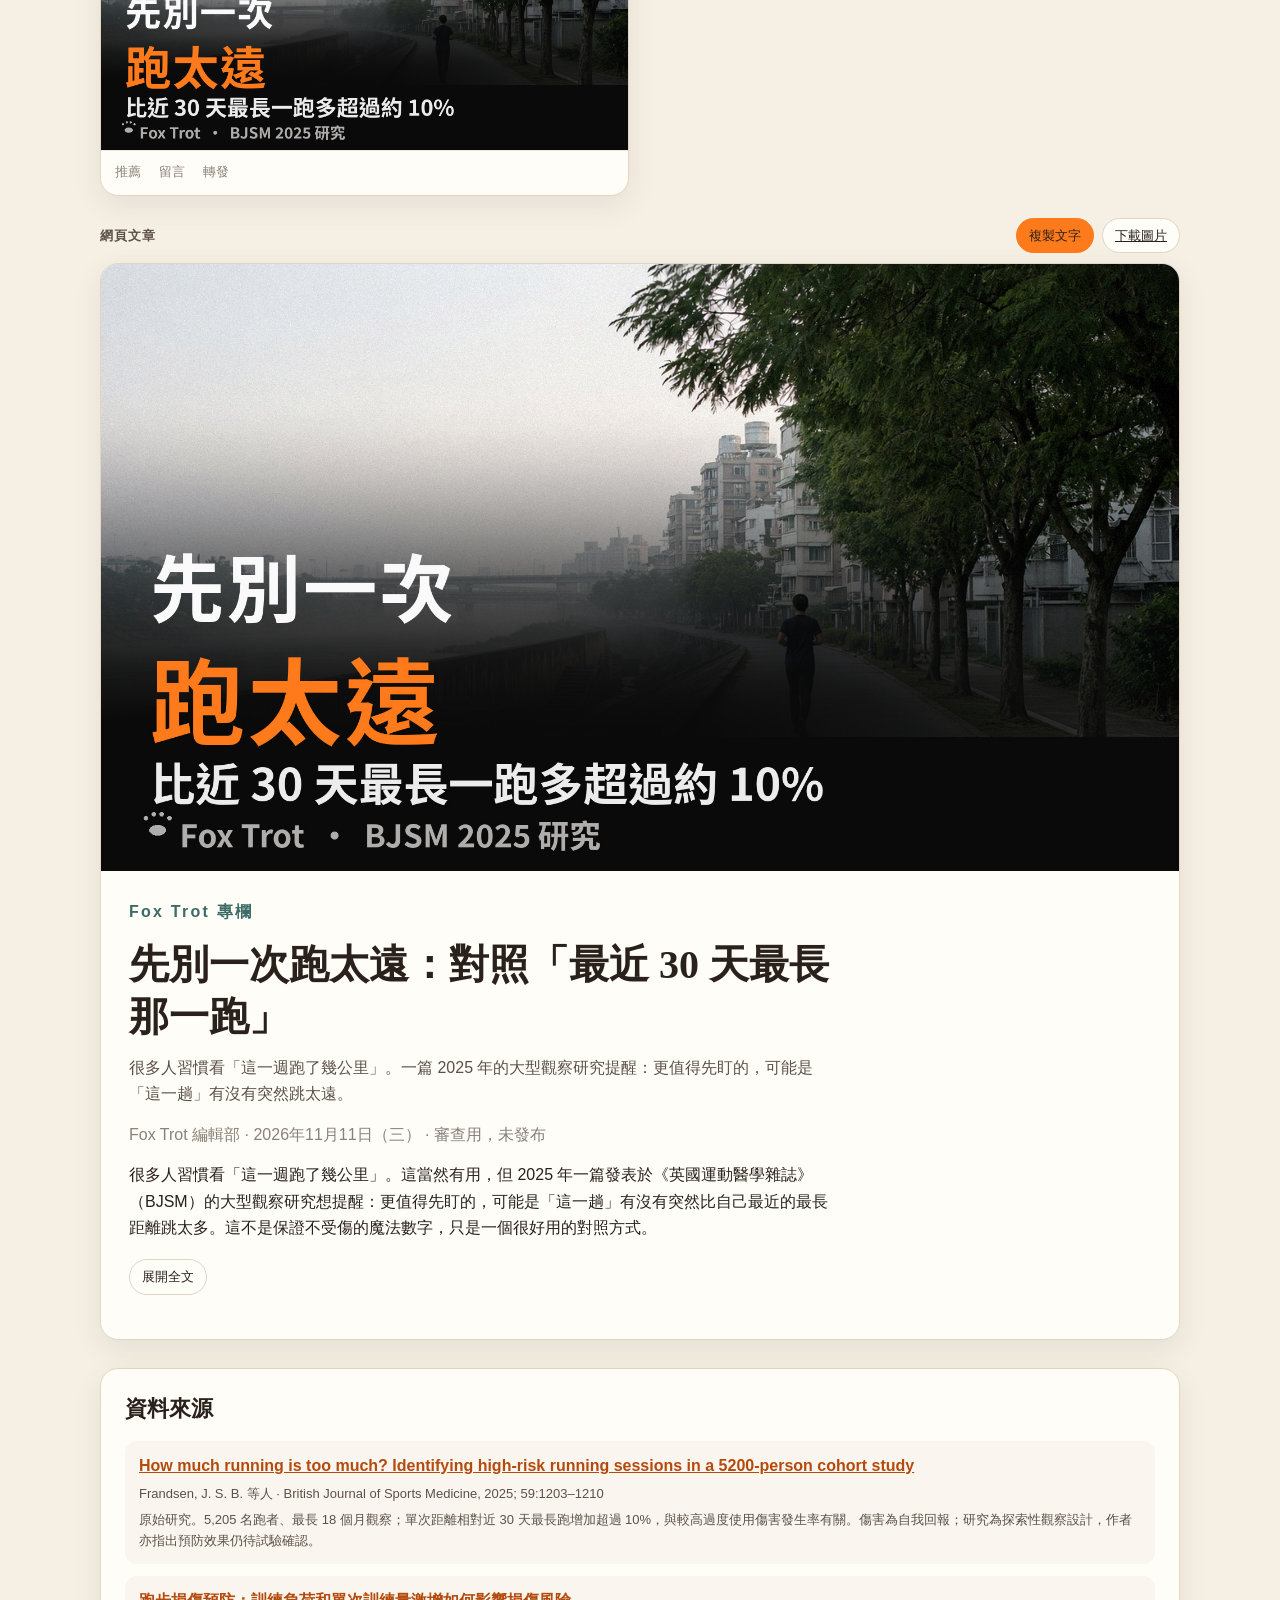
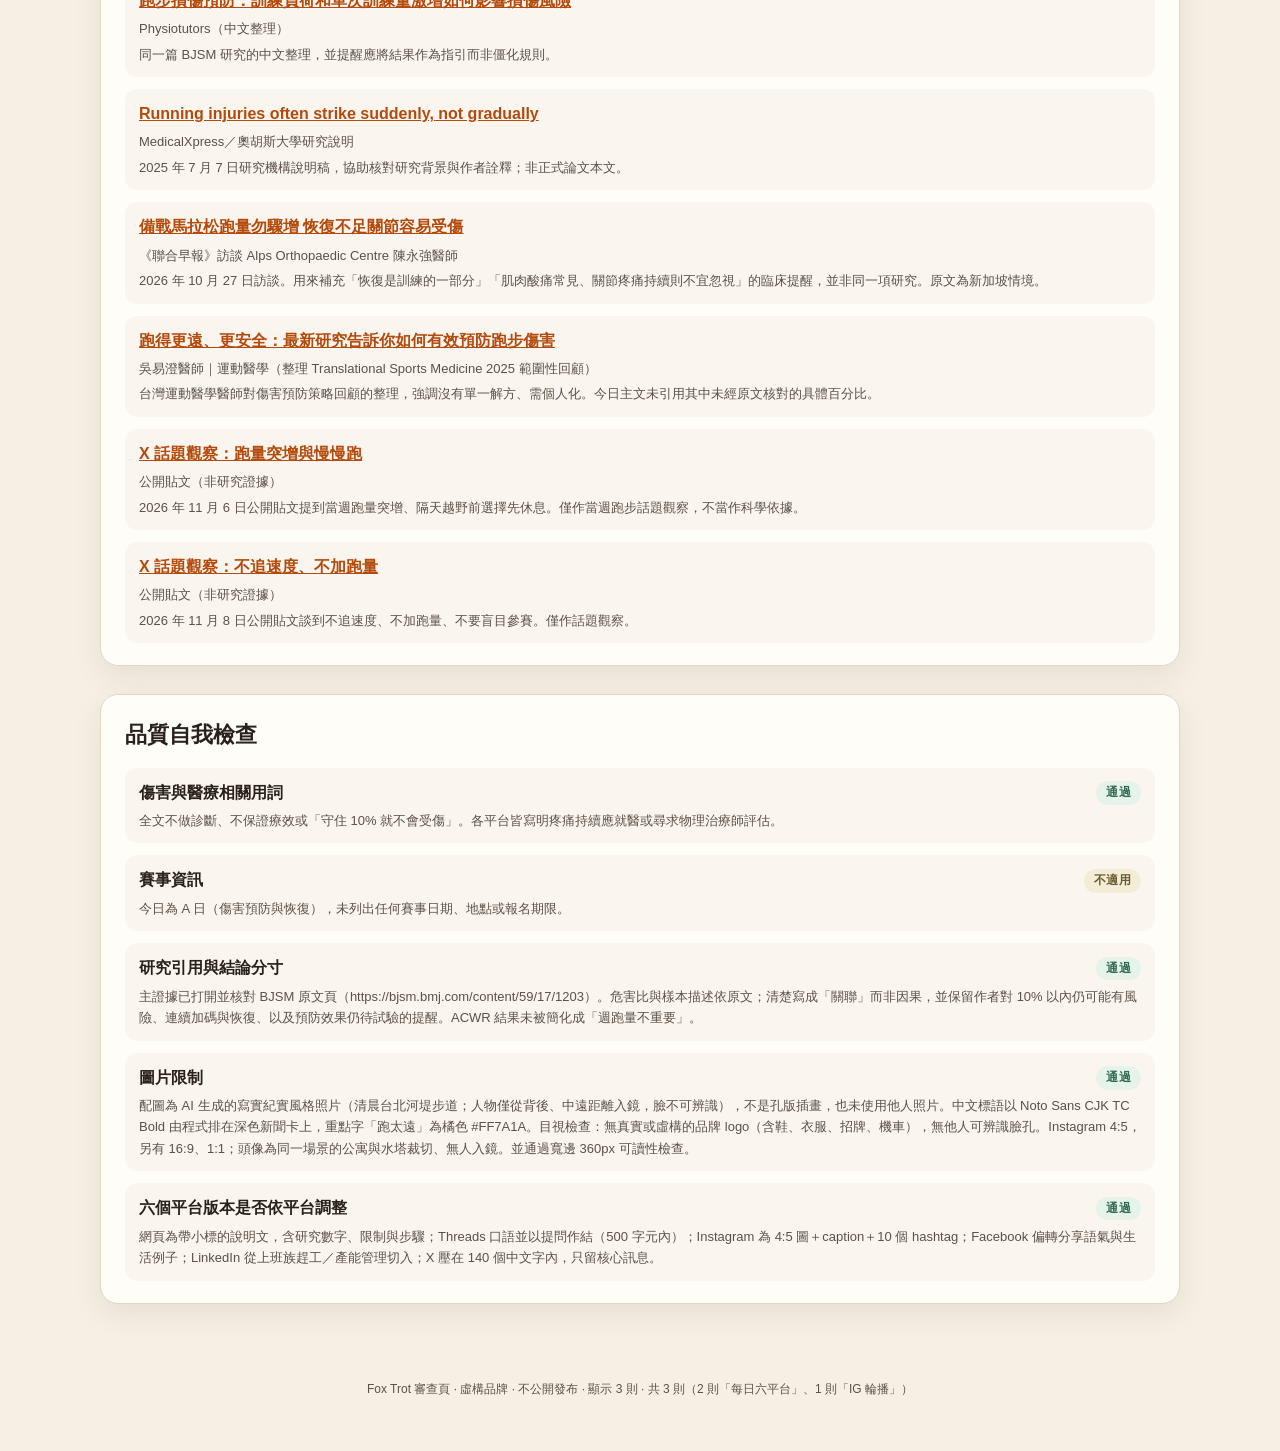
==== commit d45e304e: "Add IG carousel review entry and format filters. Publish the approved Instagram carousel (新手跑者常見的 5 " ====
--- a/index.html
+++ b/index.html
@@ -24,6 +24,7 @@
         </div>
       </a>
       <div class="header-tools">
+        <div id="type-filter" class="type-filter" role="tablist" aria-label="依版型篩選"></div>
         <label class="date-switcher">
           <span class="date-label">切換日期</span>
           <select id="date-select" aria-label="切換日期"></select>
--- a/css/style.css
+++ b/css/style.css
@@ -4,8 +4,8 @@
   --paper: #f6efe4;
   --paper-2: #efe4d4;
   --card: #fffdf8;
-  --rust: #c65a24;
-  --rust-deep: #9a3f14;
+  --rust: #FF7A1A;       /* brand orange; large type on dark */
+  --rust-deep: #B44A0C;  /* links and deep hover; AA on paper */
   --teal: #3d6b66;
   --teal-soft: #dce8e6;
   --sand: #e8d7c0;
@@ -48,7 +48,7 @@
   letter-spacing: 0.04em;
   padding: 10px 16px;
 }
-.site-banner strong { color: #ffd2b3; font-weight: 700; }
+.site-banner strong { color: #FFC48A; font-weight: 700; }
 
 .site-header {
   position: sticky;
@@ -213,9 +213,9 @@
 .btn-primary {
   background: var(--rust);
   border-color: var(--rust);
-  color: #fff;
-}
-.btn-primary:hover { background: var(--rust-deep); color: #fff; }
+  color: var(--ink); /* dark text: white on #FF7A1A fails contrast */
+}
+.btn-primary:hover { background: #F26A10; color: var(--ink); }
 
 /* Shared post chrome */
 .post {
@@ -454,3 +454,223 @@
   .article-body { padding: 22px 18px 8px; }
   .brand-name { font-size: 20px; }
 }
+
+.article-toggle {
+  margin: 4px 0 8px;
+}
+.article-rest[hidden] {
+  display: none !important;
+}
+.article-rest {
+  margin-top: 8px;
+}
+
+.header-tools {
+  display: flex;
+  flex-wrap: wrap;
+  align-items: flex-end;
+  justify-content: flex-end;
+  gap: 12px;
+}
+.type-filter {
+  display: inline-flex;
+  flex-wrap: wrap;
+  border: 1px solid var(--line);
+  border-radius: 999px;
+  overflow: hidden;
+  background: var(--card);
+}
+.type-filter .type-tab {
+  border: 0;
+  border-right: 1px solid var(--line);
+  background: transparent;
+  padding: 8px 14px;
+  font: inherit;
+  font-size: 13px;
+  font-weight: 700;
+  color: var(--ink-soft);
+  cursor: pointer;
+  line-height: 1.2;
+}
+.type-filter .type-tab:last-child { border-right: 0; }
+.type-filter .type-tab:hover { color: var(--rust-deep); }
+.type-filter .type-tab.is-active,
+.type-filter .type-tab[aria-selected="true"] {
+  background: var(--rust);
+  color: var(--ink);
+}
+
+.badge-type {
+  background: var(--rust);
+  color: var(--ink);
+}
+
+.carousel-layout {
+  display: grid;
+  grid-template-columns: 1fr;
+  gap: 22px;
+  align-items: start;
+}
+@media (min-width: 900px) {
+  .carousel-layout {
+    grid-template-columns: minmax(280px, 420px) 1fr;
+  }
+}
+.carousel-preview { min-width: 0; }
+.carousel-frame {
+  position: relative;
+  background: #111;
+}
+.carousel-scroller {
+  display: flex;
+  overflow-x: auto;
+  overflow-y: hidden;
+  scroll-snap-type: x mandatory;
+  scroll-behavior: smooth;
+  -webkit-overflow-scrolling: touch;
+  scrollbar-width: none;
+  outline: none;
+}
+.carousel-scroller::-webkit-scrollbar { display: none; }
+.carousel-scroller:focus-visible {
+  box-shadow: inset 0 0 0 3px var(--rust);
+}
+.carousel-slide {
+  flex: 0 0 100%;
+  margin: 0;
+  scroll-snap-align: start;
+  scroll-snap-stop: always;
+}
+.carousel-slide img {
+  width: 100%;
+  aspect-ratio: 4 / 5;
+  object-fit: cover;
+  display: block;
+}
+.carousel-nav {
+  position: absolute;
+  top: 50%;
+  transform: translateY(-50%);
+  width: 36px;
+  height: 36px;
+  border: 0;
+  border-radius: 50%;
+  background: rgba(255, 255, 255, 0.92);
+  color: var(--ink);
+  font-size: 26px;
+  line-height: 1;
+  cursor: pointer;
+  box-shadow: 0 2px 8px rgba(0, 0, 0, 0.18);
+  z-index: 2;
+}
+.carousel-nav:hover { background: #fff; }
+.carousel-nav:disabled { opacity: 0.35; cursor: default; }
+.carousel-prev { left: 10px; }
+.carousel-next { right: 10px; }
+.carousel-counter {
+  position: absolute;
+  top: 12px;
+  right: 12px;
+  background: rgba(10, 10, 10, 0.72);
+  color: #fff;
+  font-size: 12px;
+  font-weight: 700;
+  letter-spacing: 0.04em;
+  border-radius: 999px;
+  padding: 4px 10px;
+  z-index: 2;
+}
+.carousel-dots {
+  display: flex;
+  justify-content: center;
+  gap: 6px;
+  padding: 10px 12px 0;
+}
+.carousel-dot {
+  width: 7px;
+  height: 7px;
+  padding: 0;
+  border: 0;
+  border-radius: 50%;
+  background: #d4c7b8;
+  cursor: pointer;
+}
+.carousel-dot.is-active,
+.carousel-dot[aria-selected="true"] {
+  background: var(--rust);
+  width: 16px;
+  border-radius: 999px;
+}
+.carousel-meta { min-width: 0; }
+.carousel-side-panel { margin-top: 0; }
+.carousel-all-actions { margin-bottom: 14px; }
+.contact-sheet-link {
+  display: block;
+  margin: 0 0 16px;
+  border-radius: 12px;
+  overflow: hidden;
+  border: 1px solid var(--line);
+}
+.contact-sheet-link img { width: 100%; height: auto; }
+.slide-download-list {
+  list-style: none;
+  margin: 0;
+  padding: 0;
+  display: grid;
+  gap: 10px;
+}
+.slide-download-list li {
+  padding: 12px 14px;
+  background: #faf6ef;
+  border-radius: 12px;
+}
+.slide-download-label {
+  font-size: 12px;
+  font-weight: 700;
+  letter-spacing: 0.06em;
+  color: var(--ink-soft);
+  margin-bottom: 4px;
+}
+.slide-alt {
+  margin: 0 0 10px;
+  font-size: 13px;
+  color: var(--ink);
+  line-height: 1.5;
+}
+
+.visually-hidden {
+  position: absolute;
+  width: 1px;
+  height: 1px;
+  padding: 0;
+  margin: -1px;
+  overflow: hidden;
+  clip: rect(0, 0, 0, 0);
+  white-space: nowrap;
+  border: 0;
+}
+
+@media (max-width: 640px) {
+  .header-inner {
+    flex-direction: column;
+    align-items: stretch;
+  }
+  .header-tools {
+    width: 100%;
+    justify-content: stretch;
+    align-items: stretch;
+    flex-direction: column;
+  }
+  .type-filter {
+    width: 100%;
+    display: flex;
+    flex-wrap: nowrap;
+  }
+  .type-filter .type-tab {
+    flex: 1 1 0;
+    text-align: center;
+    padding: 8px 8px;
+    white-space: nowrap;
+  }
+  .date-switcher, .date-switcher select { width: 100%; }
+}
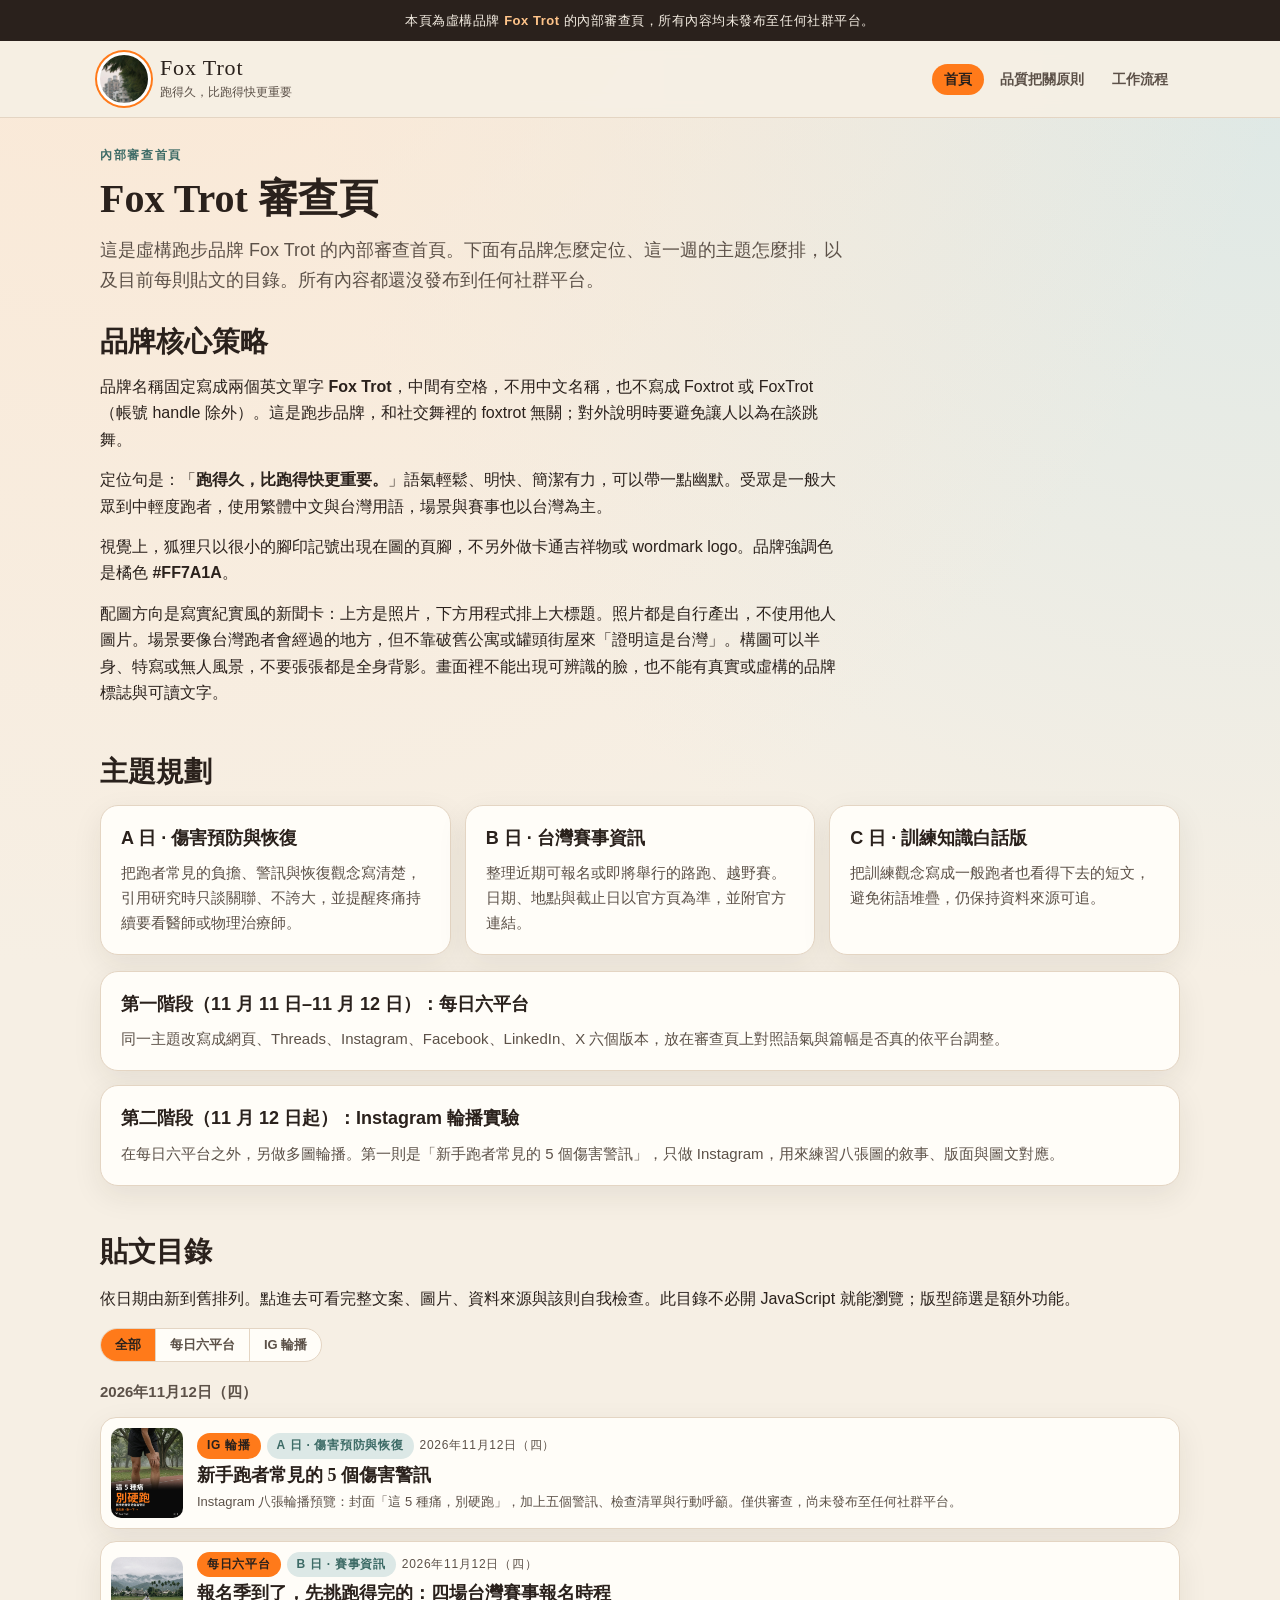
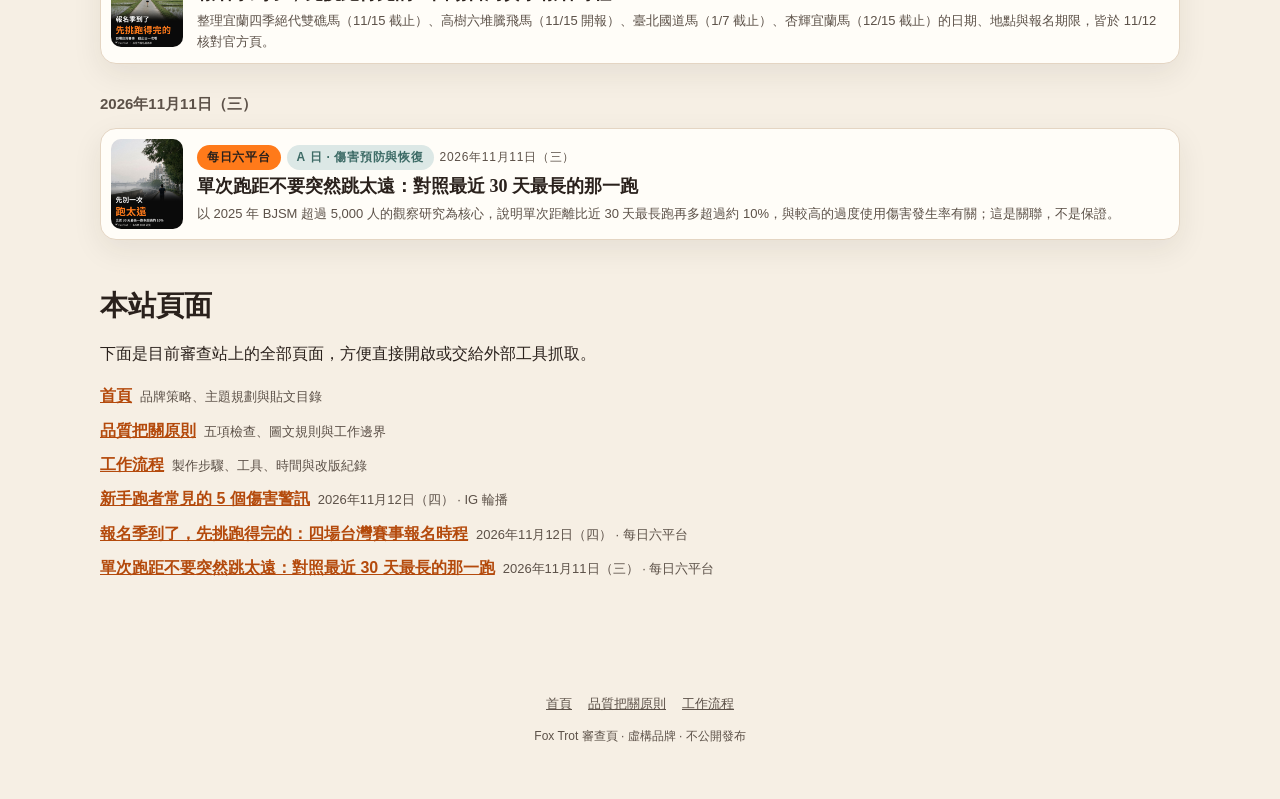
==== commit f6053889: "Restructure the review site into a homepage, post pages, and docs. The review site now has a main pa" ====
--- a/index.html
+++ b/index.html
@@ -4,45 +4,90 @@
   <meta charset="utf-8">
   <meta name="viewport" content="width=device-width, initial-scale=1">
   <meta name="robots" content="noindex">
-  <meta name="description" content="Fox Trot 虛構品牌社群內容審查頁。所有內容均未發布至任何社群平台。">
+  <meta name="description" content="Fox Trot 虛構品牌社群內容審查頁。品牌策略、主題規劃與貼文目錄。所有內容均未發布至任何社群平台。">
   <title>Fox Trot 審查頁</title>
   <link rel="icon" href="images/2026-11-11/avatar.jpg" type="image/jpeg">
-  <link rel="stylesheet" href="css/style.css">
+  <link rel="stylesheet" href="css/style.css?v=20261112c">
+  
 </head>
-<body>
+<body class="page-home">
+  <!-- Generated by scripts/build_review_site.py; do not edit by hand. ASSET_VERSION=20261112c -->
   <div class="site-banner" role="note">
     本頁為虛構品牌 <strong>Fox Trot</strong> 的內部審查頁，所有內容均未發布至任何社群平台。
   </div>
-
   <header class="site-header">
     <div class="header-inner">
-      <a class="brand" href="#all">
+      <a class="brand" href="index.html">
         <img class="brand-mark" src="images/2026-11-11/avatar.jpg" alt="">
         <div class="brand-text">
           <p class="brand-name">Fox Trot</p>
           <p class="brand-tag">跑得久，比跑得快更重要</p>
         </div>
       </a>
-      <div class="header-tools">
-        <div id="type-filter" class="type-filter" role="tablist" aria-label="依版型篩選"></div>
-        <label class="date-switcher">
-          <span class="date-label">切換日期</span>
-          <select id="date-select" aria-label="切換日期"></select>
-        </label>
-      </div>
+      <nav class="site-nav" aria-label="主要"><a href="index.html" aria-current="page">首頁</a><a href="quality.html">品質把關原則</a><a href="workflow.html">工作流程</a></nav>
     </div>
   </header>
+  <main class="site-main">
+<p class="page-kicker">內部審查首頁</p>
+<h1 class="page-title">Fox Trot 審查頁</h1>
+<p class="lead">這是虛構跑步品牌 Fox Trot 的內部審查首頁。下面有品牌怎麼定位、這一週的主題怎麼排，以及目前每則貼文的目錄。所有內容都還沒發布到任何社群平台。</p>
 
-  <main id="app" class="site-main">
-    <p class="loading">載入審查內容中……</p>
+<section class="section-block" id="strategy">
+  <h2>品牌核心策略</h2>
+  <div class="prose">
+    <p>品牌名稱固定寫成兩個英文單字 <strong>Fox Trot</strong>，中間有空格，不用中文名稱，也不寫成 Foxtrot 或 FoxTrot（帳號 handle 除外）。這是跑步品牌，和社交舞裡的 foxtrot 無關；對外說明時要避免讓人以為在談跳舞。</p>
+    <p>定位句是：「<strong>跑得久，比跑得快更重要。</strong>」語氣輕鬆、明快、簡潔有力，可以帶一點幽默。受眾是一般大眾到中輕度跑者，使用繁體中文與台灣用語，場景與賽事也以台灣為主。</p>
+    <p>視覺上，狐狸只以很小的腳印記號出現在圖的頁腳，不另外做卡通吉祥物或 wordmark logo。品牌強調色是橘色 <strong>#FF7A1A</strong>。</p>
+    <p>配圖方向是寫實紀實風的新聞卡：上方是照片，下方用程式排上大標題。照片都是自行產出，不使用他人圖片。場景要像台灣跑者會經過的地方，但不靠破舊公寓或罐頭街屋來「證明這是台灣」。構圖可以半身、特寫或無人風景，不要張張都是全身背影。畫面裡不能出現可辨識的臉，也不能有真實或虛構的品牌標誌與可讀文字。</p>
+  </div>
+</section>
+
+<section class="section-block" id="planning">
+  <h2>主題規劃</h2>
+  <div class="cycle-grid">
+    <article class="cycle-card">
+      <h3>A 日 · 傷害預防與恢復</h3>
+      <p>把跑者常見的負擔、警訊與恢復觀念寫清楚，引用研究時只談關聯、不誇大，並提醒疼痛持續要看醫師或物理治療師。</p>
+    </article>
+    <article class="cycle-card">
+      <h3>B 日 · 台灣賽事資訊</h3>
+      <p>整理近期可報名或即將舉行的路跑、越野賽。日期、地點與截止日以官方頁為準，並附官方連結。</p>
+    </article>
+    <article class="cycle-card">
+      <h3>C 日 · 訓練知識白話版</h3>
+      <p>把訓練觀念寫成一般跑者也看得下去的短文，避免術語堆疊，仍保持資料來源可追。</p>
+    </article>
+  </div>
+  <div class="phase-list" style="margin-top:16px">
+    <article class="phase-card">
+      <h3>第一階段（11 月 11 日–11 月 12 日）：每日六平台</h3>
+      <p>同一主題改寫成網頁、Threads、Instagram、Facebook、LinkedIn、X 六個版本，放在審查頁上對照語氣與篇幅是否真的依平台調整。</p>
+    </article>
+    <article class="phase-card">
+      <h3>第二階段（11 月 12 日起）：Instagram 輪播實驗</h3>
+      <p>在每日六平台之外，另做多圖輪播。第一則是「新手跑者常見的 5 個傷害警訊」，只做 Instagram，用來練習八張圖的敘事、版面與圖文對應。</p>
+    </article>
+  </div>
+</section>
+<section class="section-block" id="directory">
+<h2>貼文目錄</h2>
+<p>依日期由新到舊排列。點進去可看完整文案、圖片、資料來源與該則自我檢查。此目錄不必開 JavaScript 就能瀏覽；版型篩選是額外功能。</p>
+<div class="directory-toolbar"><div id="type-filter" class="type-filter" role="tablist" aria-label="依版型篩選"><button type="button" class="type-tab is-active" role="tab" data-type="all" aria-selected="true">全部</button><button type="button" class="type-tab" role="tab" data-type="daily-6" aria-selected="false">每日六平台</button><button type="button" class="type-tab" role="tab" data-type="ig-carousel" aria-selected="false">IG 輪播</button></div></div>
+<p class="dir-empty">這個篩選目前沒有貼文。</p>
+<section class="dir-group" data-date="2026-11-12"><h3 class="dir-group-title">2026年11月12日（四）</h3><div class="dir-list"><article class="dir-item" data-type="ig-carousel" data-date="2026-11-12" data-slug="2026-11-12-ig-carousel"><a href="posts/2026-11-12-ig-carousel.html"><img class="dir-thumb" src="images/carousel-01/slide-01.jpg" alt="公園紅色跑道上，一名跑者停下，半身特寫、臉不在畫面裡，一手按在膝蓋前側；圖上大標「這 5 種痛，別硬跑」，並提示往左滑。"><div><p class="dir-meta"><span class="badge badge-type">IG 輪播</span><span class="badge">A 日 · 傷害預防與恢復</span><span class="badge badge-date">2026年11月12日（四）</span></p><h3>新手跑者常見的 5 個傷害警訊</h3><p class="dir-summary">Instagram 八張輪播預覽：封面「這 5 種痛，別硬跑」，加上五個警訊、檢查清單與行動呼籲。僅供審查，尚未發布至任何社群平台。</p></div></a></article><article class="dir-item" data-type="daily-6" data-date="2026-11-12" data-slug="2026-11-12-daily"><a href="posts/2026-11-12-daily.html"><img class="dir-thumb" src="images/2026-11-12/ig-4x5.jpg" alt="清晨宜蘭稻田間的農路，一名綁馬尾的休閒跑者背對鏡頭在遠處慢跑，遠方是霧中山脈、檳榔樹與帶水塔的農舍；圖上標題為「報名季到了，先挑跑得完的」"><div><p class="dir-meta"><span class="badge badge-type">每日六平台</span><span class="badge">B 日 · 賽事資訊</span><span class="badge badge-date">2026年11月12日（四）</span></p><h3>報名季到了，先挑跑得完的：四場台灣賽事報名時程</h3><p class="dir-summary">整理宜蘭四季絕代雙礁馬（11/15 截止）、高樹六堆騰飛馬（11/15 開報）、臺北國道馬（1/7 截止）、杏輝宜蘭馬（12/15 截止）的日期、地點與報名期限，皆於 11/12 核對官方頁。</p></div></a></article></div></section><section class="dir-group" data-date="2026-11-11"><h3 class="dir-group-title">2026年11月11日（三）</h3><div class="dir-list"><article class="dir-item" data-type="daily-6" data-date="2026-11-11" data-slug="2026-11-11-daily"><a href="posts/2026-11-11-daily.html"><img class="dir-thumb" src="images/2026-11-11/ig-4x5.jpg" alt="清晨台北河堤步道，一名休閒跑者背對鏡頭慢跑，遠方是公寓、水塔與高架橋；圖上標題為「先別一次跑太遠」"><div><p class="dir-meta"><span class="badge badge-type">每日六平台</span><span class="badge">A 日 · 傷害預防與恢復</span><span class="badge badge-date">2026年11月11日（三）</span></p><h3>單次跑距不要突然跳太遠：對照最近 30 天最長的那一跑</h3><p class="dir-summary">以 2025 年 BJSM 超過 5,000 人的觀察研究為核心，說明單次距離比近 30 天最長跑再多超過約 10%，與較高的過度使用傷害發生率有關；這是關聯，不是保證。</p></div></a></article></div></section>
+<script type="application/json" id="post-index">[{"date": "2026-11-12", "type": "ig-carousel", "slug": "2026-11-12-ig-carousel", "href": "posts/2026-11-12-ig-carousel.html", "title": "新手跑者常見的 5 個傷害警訊"}, {"date": "2026-11-12", "type": "daily-6", "slug": "2026-11-12-daily", "href": "posts/2026-11-12-daily.html", "title": "報名季到了，先挑跑得完的：四場台灣賽事報名時程"}, {"date": "2026-11-11", "type": "daily-6", "slug": "2026-11-11-daily", "href": "posts/2026-11-11-daily.html", "title": "單次跑距不要突然跳太遠：對照最近 30 天最長的那一跑"}]</script>
+</section>
+<section class="section-block" id="sitemap">
+<h2>本站頁面</h2>
+<p>下面是目前審查站上的全部頁面，方便直接開啟或交給外部工具抓取。</p>
+<ul class="sitemap-list"><li><a href="index.html">首頁</a><span>品牌策略、主題規劃與貼文目錄</span></li><li><a href="quality.html">品質把關原則</a><span>五項檢查、圖文規則與工作邊界</span></li><li><a href="workflow.html">工作流程</a><span>製作步驟、工具、時間與改版紀錄</span></li><li><a href="posts/2026-11-12-ig-carousel.html">新手跑者常見的 5 個傷害警訊</a><span>2026年11月12日（四） · IG 輪播</span></li><li><a href="posts/2026-11-12-daily.html">報名季到了，先挑跑得完的：四場台灣賽事報名時程</a><span>2026年11月12日（四） · 每日六平台</span></li><li><a href="posts/2026-11-11-daily.html">單次跑距不要突然跳太遠：對照最近 30 天最長的那一跑</a><span>2026年11月11日（三） · 每日六平台</span></li></ul>
+</section>
   </main>
-
   <footer class="site-footer">
-    <p>Fox Trot 審查頁 · 虛構品牌 · 不公開發布 · <span id="footer-count"></span></p>
+    <p class="site-footer-nav"><a href="index.html">首頁</a><a href="quality.html">品質把關原則</a><a href="workflow.html">工作流程</a></p>
+    <p>Fox Trot 審查頁 · 虛構品牌 · 不公開發布</p>
   </footer>
-
   <div id="toast" class="toast" hidden role="status"></div>
-
   <div id="copy-modal" class="modal" hidden>
     <div class="modal-card" role="dialog" aria-labelledby="copy-modal-title">
       <h2 id="copy-modal-title">請手動複製</h2>
@@ -54,8 +99,6 @@
       </div>
     </div>
   </div>
-
-  <script src="data/days.js"></script>
-  <script src="js/app.js"></script>
+  <script src="js/site.js?v=20261112c"></script>
 </body>
 </html>
--- a/css/style.css
+++ b/css/style.css
@@ -674,3 +674,274 @@
   }
   .date-switcher, .date-switcher select { width: 100%; }
 }
+
+/* —— Site chrome (multi-page) —— */
+.site-nav {
+  display: flex;
+  flex-wrap: wrap;
+  gap: 4px;
+  align-items: center;
+  justify-content: flex-end;
+}
+.site-nav a {
+  text-decoration: none;
+  color: var(--ink-soft);
+  font-size: 14px;
+  font-weight: 700;
+  padding: 6px 12px;
+  border-radius: 999px;
+  line-height: 1.3;
+}
+.site-nav a:hover { color: var(--rust-deep); }
+.site-nav a[aria-current="page"] {
+  background: var(--rust);
+  color: var(--ink);
+}
+
+.page-kicker {
+  margin: 0 0 8px;
+  color: var(--teal);
+  font-size: 12px;
+  letter-spacing: 0.14em;
+  font-weight: 700;
+}
+.page-title {
+  margin: 0 0 12px;
+  font-family: var(--serif);
+  font-size: clamp(28px, 4vw, 40px);
+  line-height: 1.25;
+}
+.lead {
+  margin: 0 0 28px;
+  font-size: 18px;
+  color: var(--ink-soft);
+  max-width: 42em;
+}
+
+.section-block { margin: 0 0 48px; }
+.section-block h2 {
+  margin: 0 0 14px;
+  font-family: var(--serif);
+  font-size: clamp(22px, 3vw, 28px);
+  line-height: 1.3;
+}
+
+.cycle-grid {
+  display: grid;
+  grid-template-columns: 1fr;
+  gap: 14px;
+}
+@media (min-width: 800px) {
+  .cycle-grid { grid-template-columns: 1fr 1fr 1fr; }
+}
+.cycle-card, .phase-card {
+  background: var(--card);
+  border: 1px solid var(--line);
+  border-radius: var(--radius);
+  padding: 18px 20px;
+  box-shadow: var(--shadow);
+}
+.cycle-card h3, .phase-card h3 {
+  margin: 0 0 8px;
+  font-size: 18px;
+}
+.cycle-card p, .phase-card p { margin: 0; color: var(--ink-soft); font-size: 15px; }
+.phase-list {
+  display: grid;
+  gap: 14px;
+  margin: 0;
+}
+
+.prose { max-width: 46em; }
+.prose h2 {
+  margin: 36px 0 12px;
+  font-family: var(--serif);
+  font-size: 26px;
+  line-height: 1.3;
+}
+.prose h3 {
+  margin: 28px 0 10px;
+  font-family: var(--serif);
+  font-size: 20px;
+}
+.prose p, .prose li { font-size: 16px; }
+.prose p { margin: 0 0 14px; }
+.prose ul, .prose ol { margin: 0 0 16px; padding-left: 1.3em; }
+.prose li { margin: 0 0 8px; }
+.prose strong { font-weight: 700; }
+.rule-list { list-style: none; margin: 0 0 20px; padding: 0; display: grid; gap: 12px; }
+.rule-list > li {
+  background: var(--card);
+  border: 1px solid var(--line);
+  border-radius: 14px;
+  padding: 16px 18px;
+  box-shadow: var(--shadow);
+}
+.rule-list h3 { margin: 0 0 8px; font-size: 18px; font-family: var(--serif); }
+.rule-list p { margin: 0; color: var(--ink); font-size: 15px; }
+
+.directory-toolbar {
+  display: flex;
+  flex-wrap: wrap;
+  align-items: center;
+  justify-content: space-between;
+  gap: 12px;
+  margin: 0 0 18px;
+}
+.dir-empty { display: none; color: var(--ink-soft); }
+.dir-empty.is-visible { display: block; }
+.dir-group { margin: 0 0 28px; }
+.dir-group-title {
+  margin: 0 0 12px;
+  font-size: 15px;
+  font-weight: 700;
+  color: var(--ink-soft);
+}
+.dir-list { display: grid; gap: 12px; }
+.dir-item a {
+  display: grid;
+  grid-template-columns: 72px 1fr;
+  gap: 14px;
+  align-items: center;
+  text-decoration: none;
+  color: inherit;
+  background: var(--card);
+  border: 1px solid var(--line);
+  border-radius: 16px;
+  padding: 10px 14px 10px 10px;
+  box-shadow: var(--shadow);
+}
+.dir-item a:hover { border-color: var(--rust); }
+.dir-thumb {
+  width: 72px;
+  height: 90px;
+  object-fit: cover;
+  border-radius: 10px;
+  background: #eee;
+}
+.dir-meta {
+  margin: 0 0 4px;
+  display: flex;
+  flex-wrap: wrap;
+  gap: 6px;
+  align-items: center;
+}
+.dir-item h3 {
+  margin: 0;
+  font-family: var(--serif);
+  font-size: 18px;
+  line-height: 1.35;
+}
+.dir-item .dir-summary {
+  margin: 4px 0 0;
+  color: var(--ink-soft);
+  font-size: 13px;
+  display: -webkit-box;
+  -webkit-line-clamp: 2;
+  -webkit-box-orient: vertical;
+  overflow: hidden;
+}
+.dir-item.is-hidden { display: none; }
+
+.sitemap-list {
+  list-style: none;
+  margin: 0;
+  padding: 0;
+  display: grid;
+  gap: 8px;
+}
+.sitemap-list a { font-weight: 700; }
+.sitemap-list span { color: var(--ink-soft); font-size: 13px; margin-left: 8px; }
+
+.post-pager {
+  display: flex;
+  flex-wrap: wrap;
+  justify-content: space-between;
+  gap: 10px;
+  margin: 0 0 24px;
+  padding: 0;
+  list-style: none;
+}
+.post-pager a, .post-pager .pager-home {
+  text-decoration: none;
+  font-size: 14px;
+  font-weight: 700;
+  color: var(--rust-deep);
+  background: var(--card);
+  border: 1px solid var(--line);
+  border-radius: 999px;
+  padding: 8px 14px;
+}
+.post-pager a:hover { border-color: var(--rust); }
+.post-pager .is-disabled {
+  color: #b5aea6;
+  border-style: dashed;
+  font-weight: 500;
+}
+
+.carousel-stack {
+  margin-top: 22px;
+}
+.carousel-stack h3 {
+  margin: 0 0 12px;
+  font-family: var(--serif);
+  font-size: 22px;
+}
+
+.site-footer-nav {
+  display: flex;
+  flex-wrap: wrap;
+  justify-content: center;
+  gap: 8px 16px;
+  margin: 0 0 8px;
+}
+.site-footer-nav a {
+  color: var(--ink-soft);
+  font-size: 13px;
+}
+
+noscript.noscript-note {
+  display: block;
+  margin: 0 0 16px;
+  color: var(--ink-soft);
+  font-size: 13px;
+}
+
+@media (max-width: 640px) {
+  .site-nav {
+    width: 100%;
+    justify-content: stretch;
+  }
+  .site-nav a { flex: 1 1 auto; text-align: center; }
+  .dir-item a { grid-template-columns: 64px 1fr; }
+  .dir-thumb { width: 64px; height: 80px; }
+  .post-pager { flex-direction: column; }
+}
+
+.page-post .day-head {
+  display: block;
+}
+.page-post .day-summary {
+  margin-top: 10px;
+  max-width: 46em;
+}
+.post-pager li { min-width: 0; }
+.post-pager a, .post-pager .pager-home {
+  display: inline-block;
+  max-width: 100%;
+  overflow-wrap: anywhere;
+}
+.slide-download-list li {
+  display: grid;
+  grid-template-columns: 64px 1fr;
+  gap: 10px 14px;
+  align-items: start;
+}
+.slide-list-thumb {
+  width: 64px;
+  height: 80px;
+  object-fit: cover;
+  border-radius: 8px;
+  background: #eee;
+}
+.slide-download-list .btn { justify-self: start; }
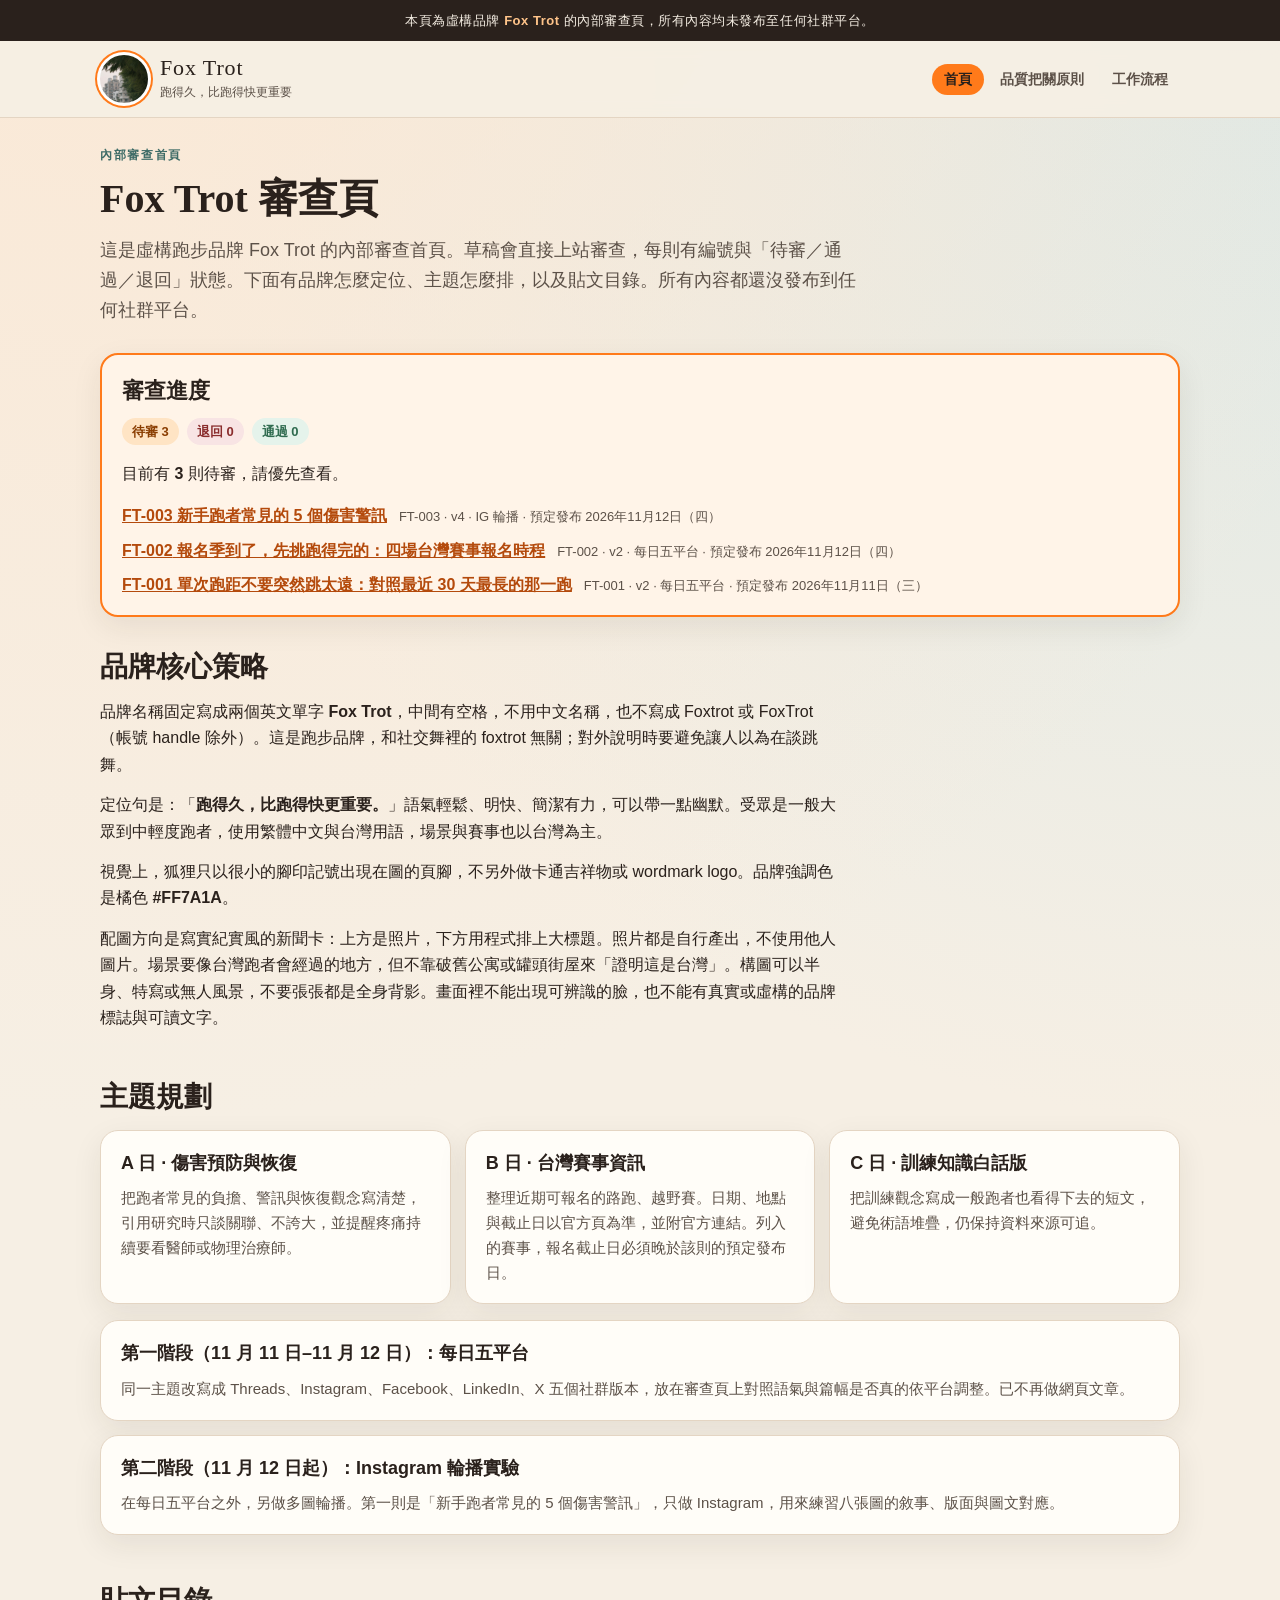
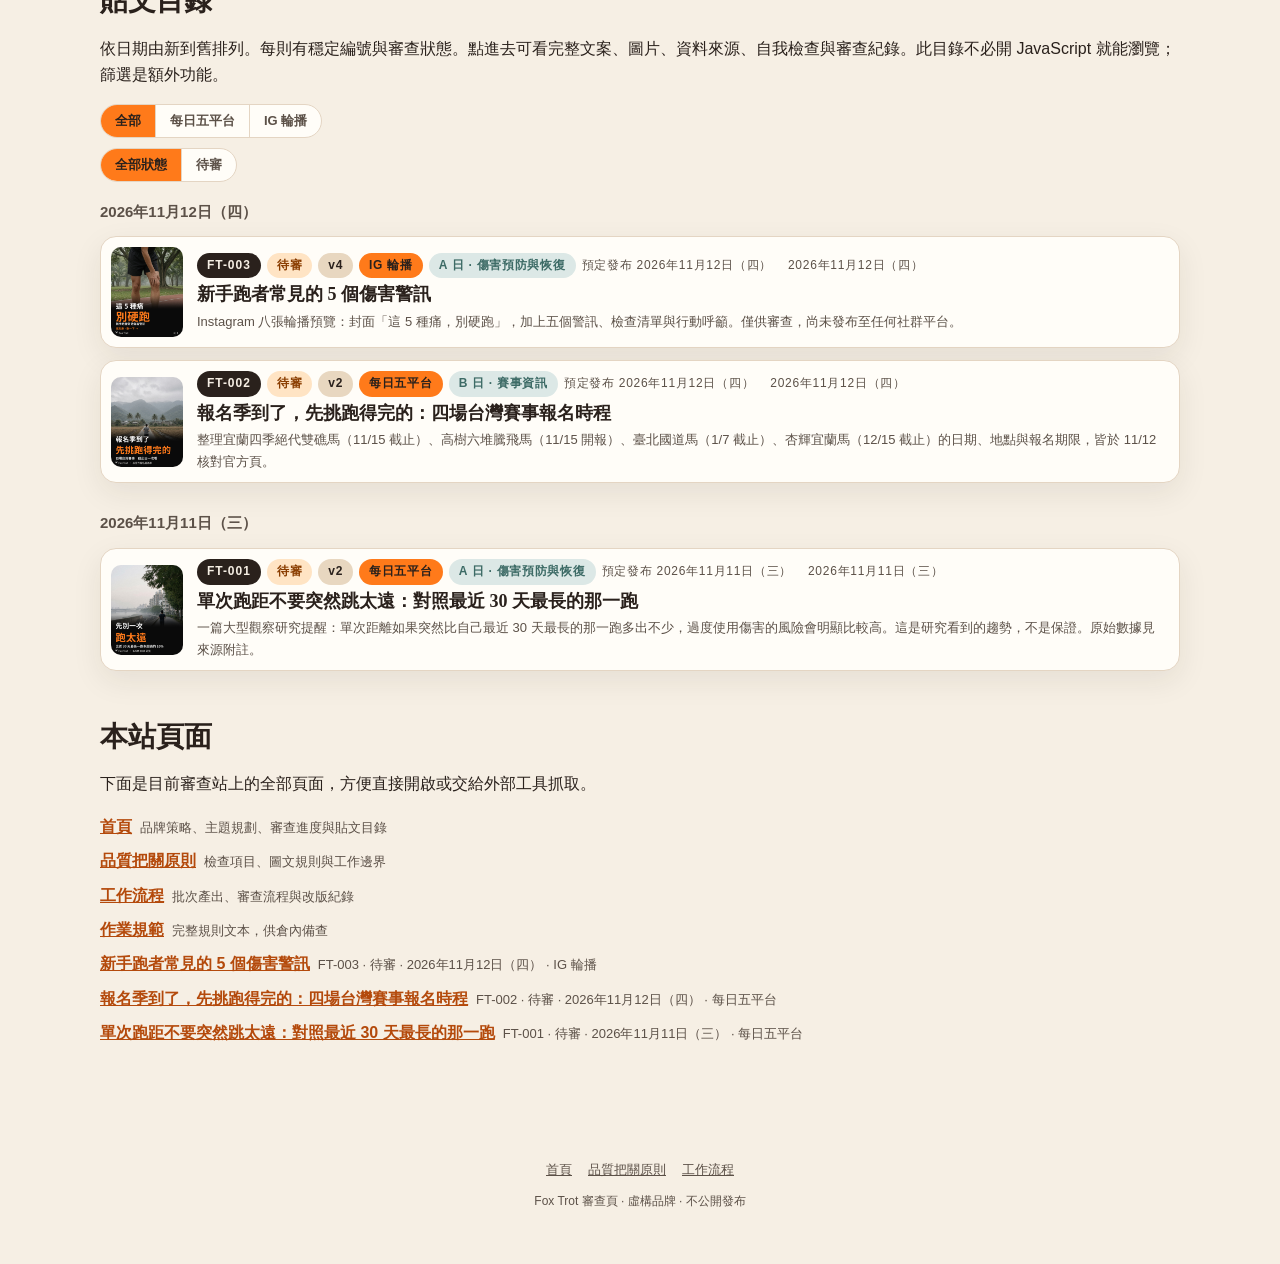
==== commit 804d6834: "Apply review feedback: batch-of-7 flow, on-site status, five platforms. Drop the web article format," ====
--- a/index.html
+++ b/index.html
@@ -4,14 +4,14 @@
   <meta charset="utf-8">
   <meta name="viewport" content="width=device-width, initial-scale=1">
   <meta name="robots" content="noindex">
-  <meta name="description" content="Fox Trot 虛構品牌社群內容審查頁。品牌策略、主題規劃與貼文目錄。所有內容均未發布至任何社群平台。">
+  <meta name="description" content="Fox Trot 虛構品牌社群內容審查頁。品牌策略、審查進度、主題規劃與貼文目錄。所有內容均未發布至任何社群平台。">
   <title>Fox Trot 審查頁</title>
   <link rel="icon" href="images/2026-11-11/avatar.jpg" type="image/jpeg">
-  <link rel="stylesheet" href="css/style.css?v=20261112c">
+  <link rel="stylesheet" href="css/style.css?v=20261112d">
   
 </head>
 <body class="page-home">
-  <!-- Generated by scripts/build_review_site.py; do not edit by hand. ASSET_VERSION=20261112c -->
+  <!-- Generated by scripts/build_review_site.py; do not edit by hand. ASSET_VERSION=20261112d -->
   <div class="site-banner" role="note">
     本頁為虛構品牌 <strong>Fox Trot</strong> 的內部審查頁，所有內容均未發布至任何社群平台。
   </div>
@@ -30,7 +30,14 @@
   <main class="site-main">
 <p class="page-kicker">內部審查首頁</p>
 <h1 class="page-title">Fox Trot 審查頁</h1>
-<p class="lead">這是虛構跑步品牌 Fox Trot 的內部審查首頁。下面有品牌怎麼定位、這一週的主題怎麼排，以及目前每則貼文的目錄。所有內容都還沒發布到任何社群平台。</p>
+<p class="lead">這是虛構跑步品牌 Fox Trot 的內部審查首頁。草稿會直接上站審查，每則有編號與「待審／通過／退回」狀態。下面有品牌怎麼定位、主題怎麼排，以及貼文目錄。所有內容都還沒發布到任何社群平台。</p>
+
+<section class="pending-summary" id="pending">
+<h2>審查進度</h2>
+<p class="status-counts"><span class="status-count badge-status-pending">待審 3</span><span class="status-count badge-status-returned">退回 0</span><span class="status-count badge-status-approved">通過 0</span></p>
+<p>目前有 <strong>3</strong> 則待審，請優先查看。</p><ul class="pending-list"><li><a href="posts/2026-11-12-ig-carousel.html"><strong>FT-003</strong> 新手跑者常見的 5 個傷害警訊</a><span>FT-003 · v4 · IG 輪播 · 預定發布 2026年11月12日（四）</span></li><li><a href="posts/2026-11-12-daily.html"><strong>FT-002</strong> 報名季到了，先挑跑得完的：四場台灣賽事報名時程</a><span>FT-002 · v2 · 每日五平台 · 預定發布 2026年11月12日（四）</span></li><li><a href="posts/2026-11-11-daily.html"><strong>FT-001</strong> 單次跑距不要突然跳太遠：對照最近 30 天最長的那一跑</a><span>FT-001 · v2 · 每日五平台 · 預定發布 2026年11月11日（三）</span></li></ul>
+</section>
+
 
 <section class="section-block" id="strategy">
   <h2>品牌核心策略</h2>
@@ -51,7 +58,7 @@
     </article>
     <article class="cycle-card">
       <h3>B 日 · 台灣賽事資訊</h3>
-      <p>整理近期可報名或即將舉行的路跑、越野賽。日期、地點與截止日以官方頁為準，並附官方連結。</p>
+      <p>整理近期可報名的路跑、越野賽。日期、地點與截止日以官方頁為準，並附官方連結。列入的賽事，報名截止日必須晚於該則的預定發布日。</p>
     </article>
     <article class="cycle-card">
       <h3>C 日 · 訓練知識白話版</h3>
@@ -60,27 +67,27 @@
   </div>
   <div class="phase-list" style="margin-top:16px">
     <article class="phase-card">
-      <h3>第一階段（11 月 11 日–11 月 12 日）：每日六平台</h3>
-      <p>同一主題改寫成網頁、Threads、Instagram、Facebook、LinkedIn、X 六個版本，放在審查頁上對照語氣與篇幅是否真的依平台調整。</p>
+      <h3>第一階段（11 月 11 日–11 月 12 日）：每日五平台</h3>
+      <p>同一主題改寫成 Threads、Instagram、Facebook、LinkedIn、X 五個社群版本，放在審查頁上對照語氣與篇幅是否真的依平台調整。已不再做網頁文章。</p>
     </article>
     <article class="phase-card">
       <h3>第二階段（11 月 12 日起）：Instagram 輪播實驗</h3>
-      <p>在每日六平台之外，另做多圖輪播。第一則是「新手跑者常見的 5 個傷害警訊」，只做 Instagram，用來練習八張圖的敘事、版面與圖文對應。</p>
+      <p>在每日五平台之外，另做多圖輪播。第一則是「新手跑者常見的 5 個傷害警訊」，只做 Instagram，用來練習八張圖的敘事、版面與圖文對應。</p>
     </article>
   </div>
 </section>
 <section class="section-block" id="directory">
 <h2>貼文目錄</h2>
-<p>依日期由新到舊排列。點進去可看完整文案、圖片、資料來源與該則自我檢查。此目錄不必開 JavaScript 就能瀏覽；版型篩選是額外功能。</p>
-<div class="directory-toolbar"><div id="type-filter" class="type-filter" role="tablist" aria-label="依版型篩選"><button type="button" class="type-tab is-active" role="tab" data-type="all" aria-selected="true">全部</button><button type="button" class="type-tab" role="tab" data-type="daily-6" aria-selected="false">每日六平台</button><button type="button" class="type-tab" role="tab" data-type="ig-carousel" aria-selected="false">IG 輪播</button></div></div>
+<p>依日期由新到舊排列。每則有穩定編號與審查狀態。點進去可看完整文案、圖片、資料來源、自我檢查與審查紀錄。此目錄不必開 JavaScript 就能瀏覽；篩選是額外功能。</p>
+<div class="directory-toolbar"><div id="type-filter" class="type-filter" role="tablist" aria-label="依版型篩選"><button type="button" class="type-tab is-active" role="tab" data-type="all" aria-selected="true">全部</button><button type="button" class="type-tab" role="tab" data-type="daily-5" aria-selected="false">每日五平台</button><button type="button" class="type-tab" role="tab" data-type="ig-carousel" aria-selected="false">IG 輪播</button></div><div id="status-filter" class="type-filter" role="tablist" aria-label="依狀態篩選"><button type="button" class="type-tab is-active" role="tab" data-status="all" aria-selected="true">全部狀態</button><button type="button" class="type-tab" role="tab" data-status="pending" aria-selected="false">待審</button></div></div>
 <p class="dir-empty">這個篩選目前沒有貼文。</p>
-<section class="dir-group" data-date="2026-11-12"><h3 class="dir-group-title">2026年11月12日（四）</h3><div class="dir-list"><article class="dir-item" data-type="ig-carousel" data-date="2026-11-12" data-slug="2026-11-12-ig-carousel"><a href="posts/2026-11-12-ig-carousel.html"><img class="dir-thumb" src="images/carousel-01/slide-01.jpg" alt="公園紅色跑道上，一名跑者停下，半身特寫、臉不在畫面裡，一手按在膝蓋前側；圖上大標「這 5 種痛，別硬跑」，並提示往左滑。"><div><p class="dir-meta"><span class="badge badge-type">IG 輪播</span><span class="badge">A 日 · 傷害預防與恢復</span><span class="badge badge-date">2026年11月12日（四）</span></p><h3>新手跑者常見的 5 個傷害警訊</h3><p class="dir-summary">Instagram 八張輪播預覽：封面「這 5 種痛，別硬跑」，加上五個警訊、檢查清單與行動呼籲。僅供審查，尚未發布至任何社群平台。</p></div></a></article><article class="dir-item" data-type="daily-6" data-date="2026-11-12" data-slug="2026-11-12-daily"><a href="posts/2026-11-12-daily.html"><img class="dir-thumb" src="images/2026-11-12/ig-4x5.jpg" alt="清晨宜蘭稻田間的農路，一名綁馬尾的休閒跑者背對鏡頭在遠處慢跑，遠方是霧中山脈、檳榔樹與帶水塔的農舍；圖上標題為「報名季到了，先挑跑得完的」"><div><p class="dir-meta"><span class="badge badge-type">每日六平台</span><span class="badge">B 日 · 賽事資訊</span><span class="badge badge-date">2026年11月12日（四）</span></p><h3>報名季到了，先挑跑得完的：四場台灣賽事報名時程</h3><p class="dir-summary">整理宜蘭四季絕代雙礁馬（11/15 截止）、高樹六堆騰飛馬（11/15 開報）、臺北國道馬（1/7 截止）、杏輝宜蘭馬（12/15 截止）的日期、地點與報名期限，皆於 11/12 核對官方頁。</p></div></a></article></div></section><section class="dir-group" data-date="2026-11-11"><h3 class="dir-group-title">2026年11月11日（三）</h3><div class="dir-list"><article class="dir-item" data-type="daily-6" data-date="2026-11-11" data-slug="2026-11-11-daily"><a href="posts/2026-11-11-daily.html"><img class="dir-thumb" src="images/2026-11-11/ig-4x5.jpg" alt="清晨台北河堤步道，一名休閒跑者背對鏡頭慢跑，遠方是公寓、水塔與高架橋；圖上標題為「先別一次跑太遠」"><div><p class="dir-meta"><span class="badge badge-type">每日六平台</span><span class="badge">A 日 · 傷害預防與恢復</span><span class="badge badge-date">2026年11月11日（三）</span></p><h3>單次跑距不要突然跳太遠：對照最近 30 天最長的那一跑</h3><p class="dir-summary">以 2025 年 BJSM 超過 5,000 人的觀察研究為核心，說明單次距離比近 30 天最長跑再多超過約 10%，與較高的過度使用傷害發生率有關；這是關聯，不是保證。</p></div></a></article></div></section>
-<script type="application/json" id="post-index">[{"date": "2026-11-12", "type": "ig-carousel", "slug": "2026-11-12-ig-carousel", "href": "posts/2026-11-12-ig-carousel.html", "title": "新手跑者常見的 5 個傷害警訊"}, {"date": "2026-11-12", "type": "daily-6", "slug": "2026-11-12-daily", "href": "posts/2026-11-12-daily.html", "title": "報名季到了，先挑跑得完的：四場台灣賽事報名時程"}, {"date": "2026-11-11", "type": "daily-6", "slug": "2026-11-11-daily", "href": "posts/2026-11-11-daily.html", "title": "單次跑距不要突然跳太遠：對照最近 30 天最長的那一跑"}]</script>
+<section class="dir-group" data-date="2026-11-12"><h3 class="dir-group-title">2026年11月12日（四）</h3><div class="dir-list"><article class="dir-item" data-type="ig-carousel" data-status="pending" data-date="2026-11-12" data-slug="2026-11-12-ig-carousel"><a href="posts/2026-11-12-ig-carousel.html"><img class="dir-thumb" src="images/carousel-01/slide-01.jpg" alt="公園紅色跑道上，一名跑者停下，半身特寫、臉不在畫面裡，一手按在膝蓋前側；圖上大標「這 5 種痛，別硬跑」，並提示往左滑。"><div><p class="dir-meta"><span class="badge badge-id">FT-003</span><span class="badge badge-status badge-status-pending">待審</span><span class="badge badge-version">v4</span><span class="badge badge-type">IG 輪播</span><span class="badge">A 日 · 傷害預防與恢復</span><span class="badge badge-plan">預定發布 2026年11月12日（四）</span><span class="badge badge-date">2026年11月12日（四）</span></p><h3>新手跑者常見的 5 個傷害警訊</h3><p class="dir-summary">Instagram 八張輪播預覽：封面「這 5 種痛，別硬跑」，加上五個警訊、檢查清單與行動呼籲。僅供審查，尚未發布至任何社群平台。</p></div></a></article><article class="dir-item" data-type="daily-5" data-status="pending" data-date="2026-11-12" data-slug="2026-11-12-daily"><a href="posts/2026-11-12-daily.html"><img class="dir-thumb" src="images/2026-11-12/ig-4x5.jpg" alt="11 月宜蘭休耕期的農路，兩側是收割後的褐色稻株與泥濘田面，沒有剛插的綠秧；一名綁馬尾的休閒跑者背對鏡頭在遠處慢跑，遠方是霧中山脈、檳榔樹與農舍；圖上標題為「報名季到了，先挑跑得完的」。"><div><p class="dir-meta"><span class="badge badge-id">FT-002</span><span class="badge badge-status badge-status-pending">待審</span><span class="badge badge-version">v2</span><span class="badge badge-type">每日五平台</span><span class="badge">B 日 · 賽事資訊</span><span class="badge badge-plan">預定發布 2026年11月12日（四）</span><span class="badge badge-date">2026年11月12日（四）</span></p><h3>報名季到了，先挑跑得完的：四場台灣賽事報名時程</h3><p class="dir-summary">整理宜蘭四季絕代雙礁馬（11/15 截止）、高樹六堆騰飛馬（11/15 開報）、臺北國道馬（1/7 截止）、杏輝宜蘭馬（12/15 截止）的日期、地點與報名期限，皆於 11/12 核對官方頁。</p></div></a></article></div></section><section class="dir-group" data-date="2026-11-11"><h3 class="dir-group-title">2026年11月11日（三）</h3><div class="dir-list"><article class="dir-item" data-type="daily-5" data-status="pending" data-date="2026-11-11" data-slug="2026-11-11-daily"><a href="posts/2026-11-11-daily.html"><img class="dir-thumb" src="images/2026-11-11/ig-4x5.jpg" alt="清晨台北河堤步道，一名休閒跑者背對鏡頭慢跑，遠方是公寓、水塔與高架橋；圖上標題為「先別一次跑太遠」"><div><p class="dir-meta"><span class="badge badge-id">FT-001</span><span class="badge badge-status badge-status-pending">待審</span><span class="badge badge-version">v2</span><span class="badge badge-type">每日五平台</span><span class="badge">A 日 · 傷害預防與恢復</span><span class="badge badge-plan">預定發布 2026年11月11日（三）</span><span class="badge badge-date">2026年11月11日（三）</span></p><h3>單次跑距不要突然跳太遠：對照最近 30 天最長的那一跑</h3><p class="dir-summary">一篇大型觀察研究提醒：單次距離如果突然比自己最近 30 天最長的那一跑多出不少，過度使用傷害的風險會明顯比較高。這是研究看到的趨勢，不是保證。原始數據見來源附註。</p></div></a></article></div></section>
+<script type="application/json" id="post-index">[{"date": "2026-11-12", "type": "ig-carousel", "status": "pending", "reviewId": "FT-003", "slug": "2026-11-12-ig-carousel", "href": "posts/2026-11-12-ig-carousel.html", "title": "新手跑者常見的 5 個傷害警訊"}, {"date": "2026-11-12", "type": "daily-5", "status": "pending", "reviewId": "FT-002", "slug": "2026-11-12-daily", "href": "posts/2026-11-12-daily.html", "title": "報名季到了，先挑跑得完的：四場台灣賽事報名時程"}, {"date": "2026-11-11", "type": "daily-5", "status": "pending", "reviewId": "FT-001", "slug": "2026-11-11-daily", "href": "posts/2026-11-11-daily.html", "title": "單次跑距不要突然跳太遠：對照最近 30 天最長的那一跑"}]</script>
 </section>
 <section class="section-block" id="sitemap">
 <h2>本站頁面</h2>
 <p>下面是目前審查站上的全部頁面，方便直接開啟或交給外部工具抓取。</p>
-<ul class="sitemap-list"><li><a href="index.html">首頁</a><span>品牌策略、主題規劃與貼文目錄</span></li><li><a href="quality.html">品質把關原則</a><span>五項檢查、圖文規則與工作邊界</span></li><li><a href="workflow.html">工作流程</a><span>製作步驟、工具、時間與改版紀錄</span></li><li><a href="posts/2026-11-12-ig-carousel.html">新手跑者常見的 5 個傷害警訊</a><span>2026年11月12日（四） · IG 輪播</span></li><li><a href="posts/2026-11-12-daily.html">報名季到了，先挑跑得完的：四場台灣賽事報名時程</a><span>2026年11月12日（四） · 每日六平台</span></li><li><a href="posts/2026-11-11-daily.html">單次跑距不要突然跳太遠：對照最近 30 天最長的那一跑</a><span>2026年11月11日（三） · 每日六平台</span></li></ul>
+<ul class="sitemap-list"><li><a href="index.html">首頁</a><span>品牌策略、主題規劃、審查進度與貼文目錄</span></li><li><a href="quality.html">品質把關原則</a><span>檢查項目、圖文規則與工作邊界</span></li><li><a href="workflow.html">工作流程</a><span>批次產出、審查流程與改版紀錄</span></li><li><a href="docs/作業規範.md">作業規範</a><span>完整規則文本，供倉內備查</span></li><li><a href="posts/2026-11-12-ig-carousel.html">新手跑者常見的 5 個傷害警訊</a><span>FT-003 · 待審 · 2026年11月12日（四） · IG 輪播</span></li><li><a href="posts/2026-11-12-daily.html">報名季到了，先挑跑得完的：四場台灣賽事報名時程</a><span>FT-002 · 待審 · 2026年11月12日（四） · 每日五平台</span></li><li><a href="posts/2026-11-11-daily.html">單次跑距不要突然跳太遠：對照最近 30 天最長的那一跑</a><span>FT-001 · 待審 · 2026年11月11日（三） · 每日五平台</span></li></ul>
 </section>
   </main>
   <footer class="site-footer">
@@ -99,6 +106,6 @@
       </div>
     </div>
   </div>
-  <script src="js/site.js?v=20261112c"></script>
+  <script src="js/site.js?v=20261112d"></script>
 </body>
 </html>
--- a/css/style.css
+++ b/css/style.css
@@ -945,3 +945,83 @@
   background: #eee;
 }
 .slide-download-list .btn { justify-self: start; }
+
+.badge-id {
+  background: var(--ink);
+  color: #f6efe4;
+  letter-spacing: 0.08em;
+}
+.badge-version {
+  background: var(--sand);
+  color: var(--ink);
+}
+.badge-plan {
+  background: transparent;
+  color: var(--ink-soft);
+  padding-left: 0;
+  font-weight: 500;
+}
+.badge-status-pending,
+.status-count.badge-status-pending {
+  background: #ffe4c4;
+  color: #8a3d00;
+}
+.badge-status-approved,
+.status-count.badge-status-approved {
+  background: var(--ok-bg);
+  color: var(--ok);
+}
+.badge-status-returned,
+.status-count.badge-status-returned {
+  background: var(--fail-bg);
+  color: var(--fail);
+}
+
+.pending-summary {
+  margin: 8px 0 32px;
+  padding: 18px 20px 16px;
+  background: #fff4e8;
+  border: 2px solid var(--rust);
+  border-radius: 18px;
+  box-shadow: var(--shadow);
+}
+.pending-summary h2 {
+  margin: 0 0 8px;
+  font-family: var(--serif);
+  font-size: 22px;
+}
+.status-counts {
+  display: flex;
+  flex-wrap: wrap;
+  gap: 8px;
+  margin: 0 0 10px;
+}
+.status-count {
+  display: inline-flex;
+  align-items: center;
+  border-radius: 999px;
+  padding: 3px 10px;
+  font-size: 13px;
+  font-weight: 700;
+}
+.pending-list {
+  list-style: none;
+  margin: 0;
+  padding: 0;
+  display: grid;
+  gap: 8px;
+}
+.pending-list li {
+  display: flex;
+  flex-wrap: wrap;
+  gap: 6px 12px;
+  align-items: baseline;
+}
+.pending-list a { font-weight: 700; }
+.pending-list span { color: var(--ink-soft); font-size: 13px; }
+
+.directory-toolbar {
+  flex-direction: column;
+  align-items: flex-start;
+  gap: 10px;
+}
